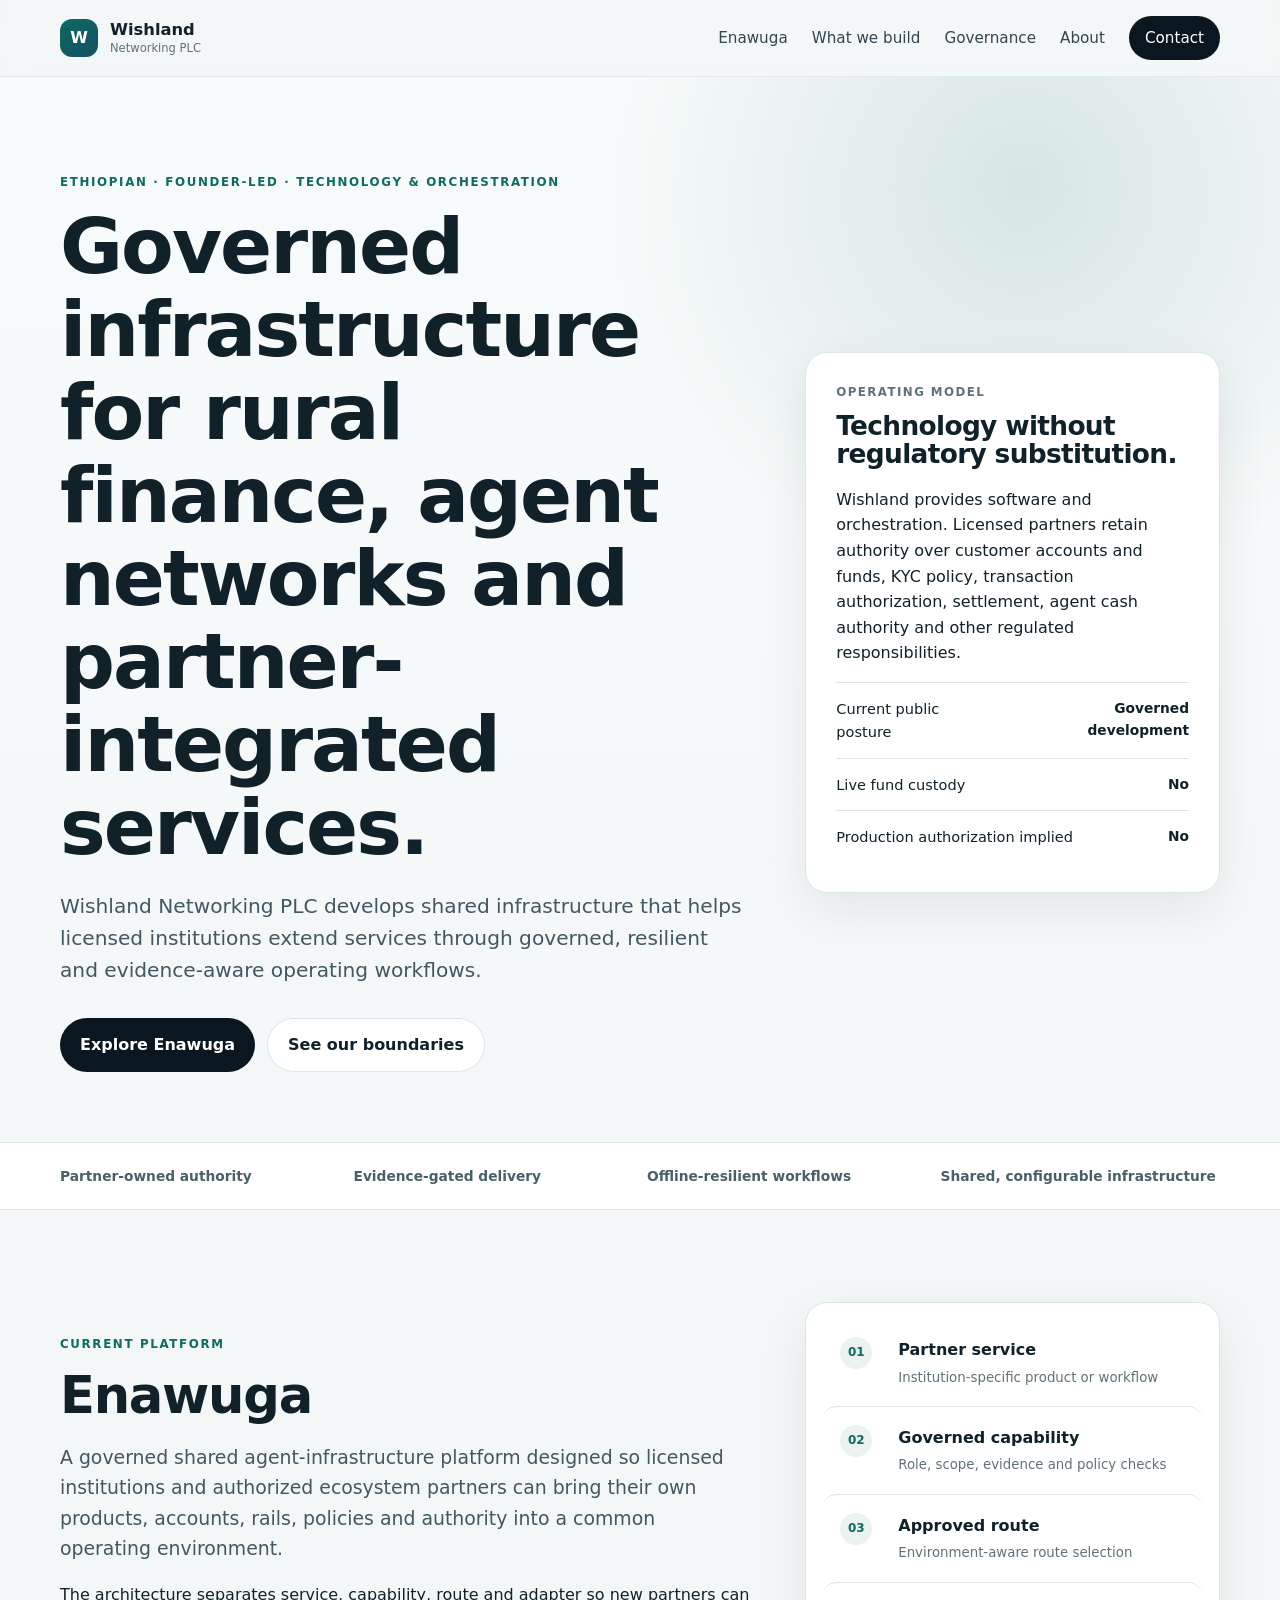
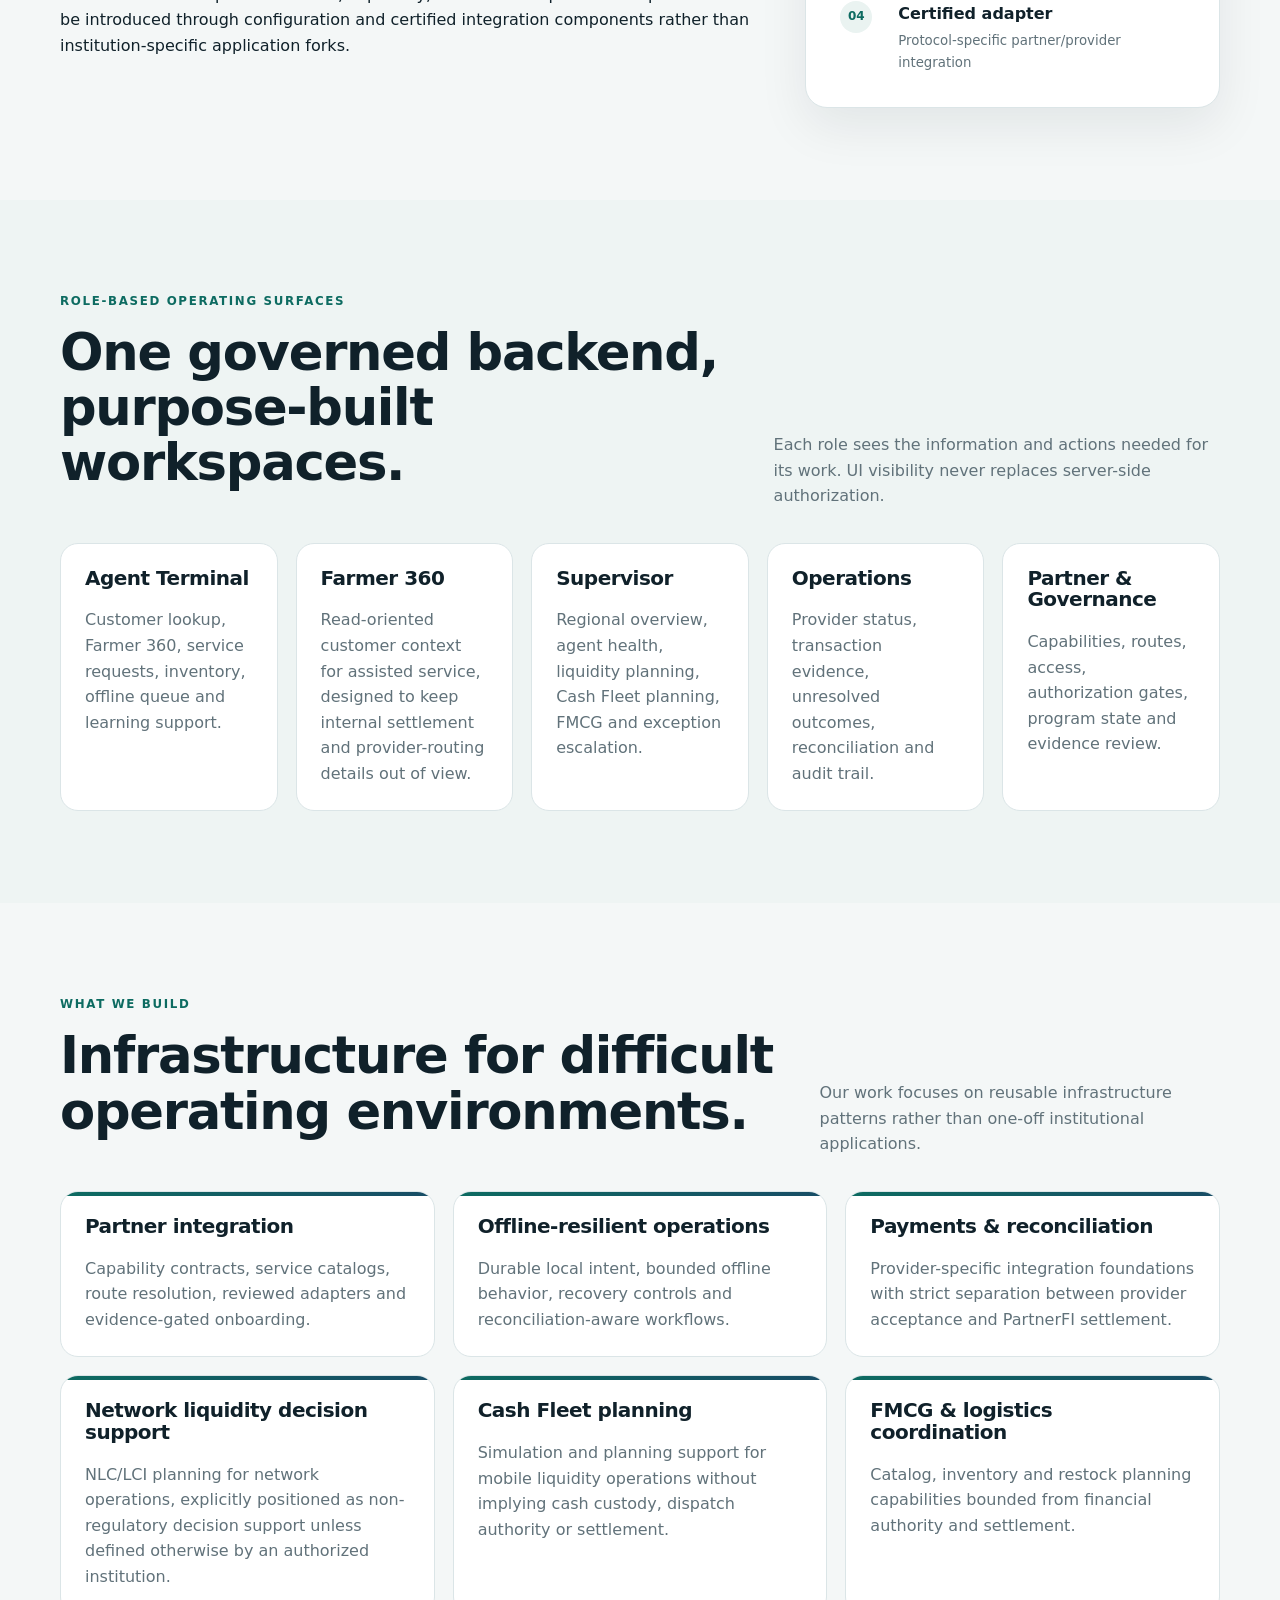
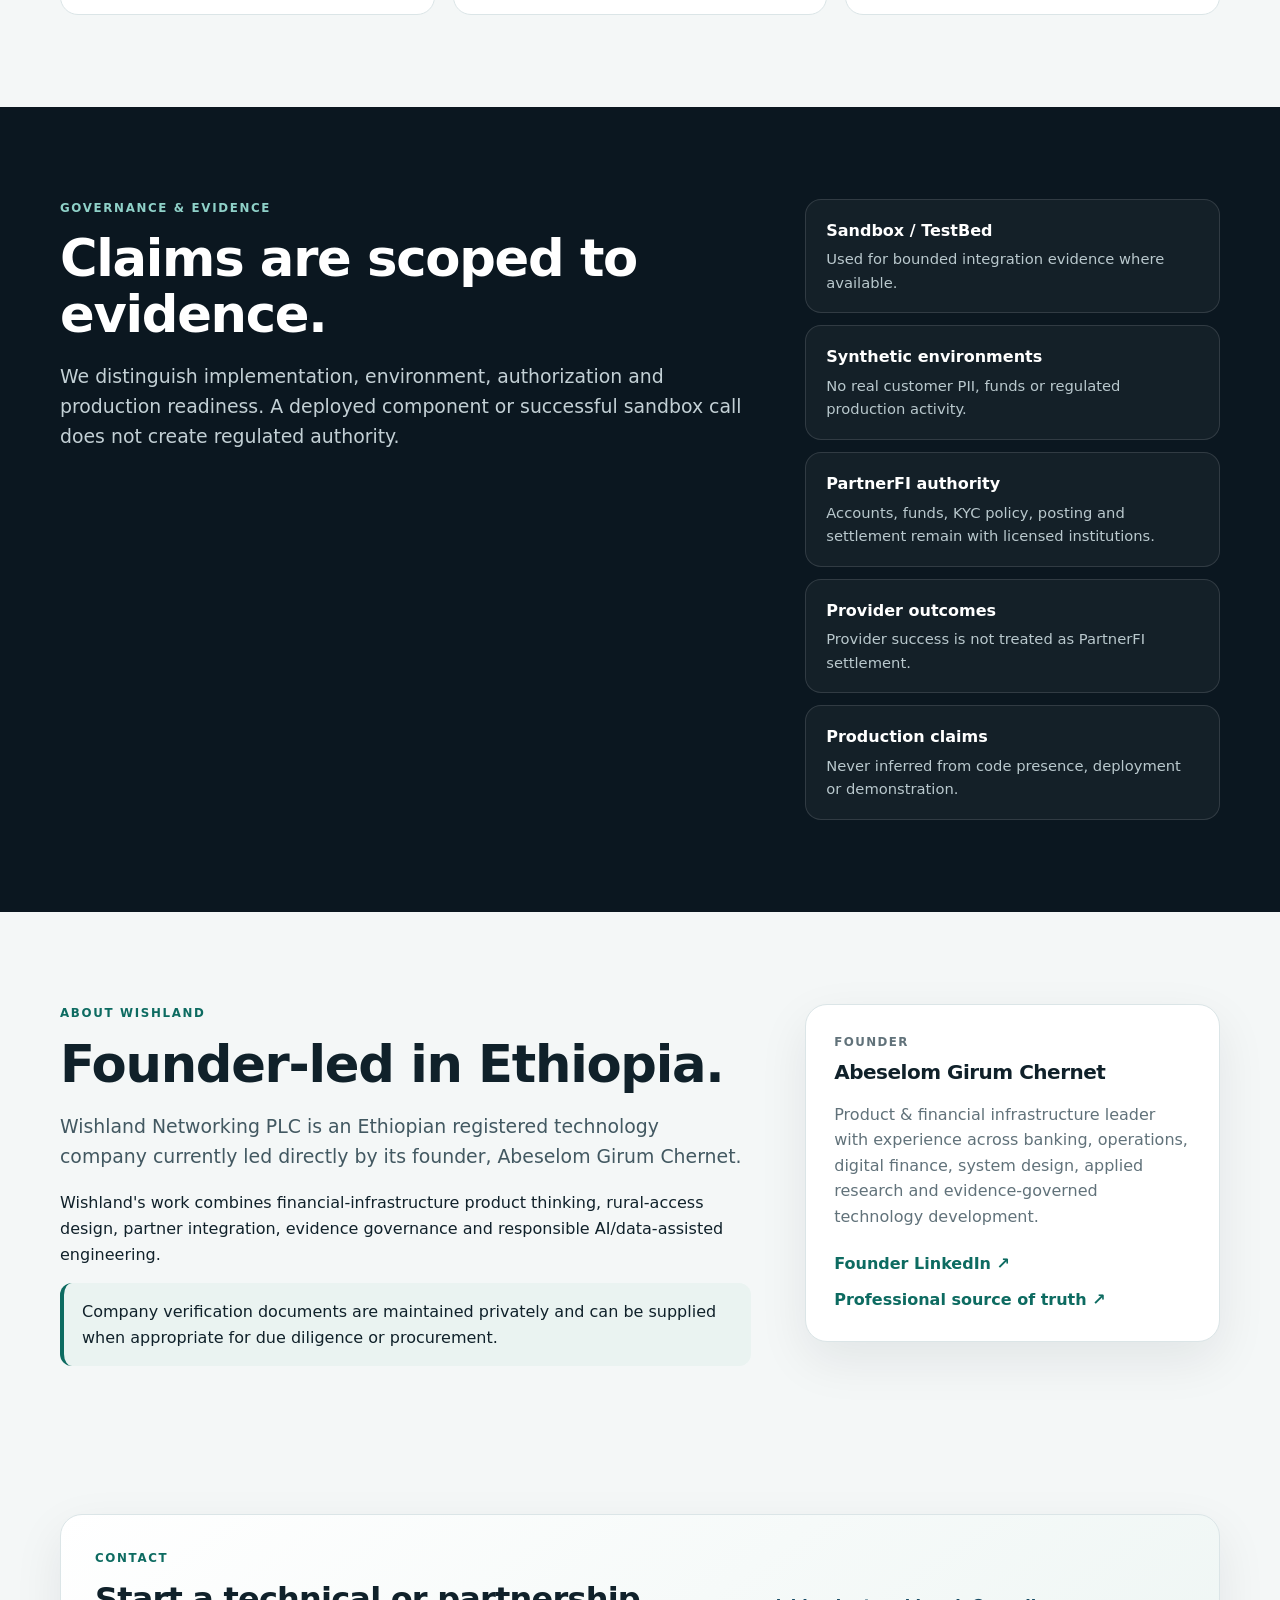
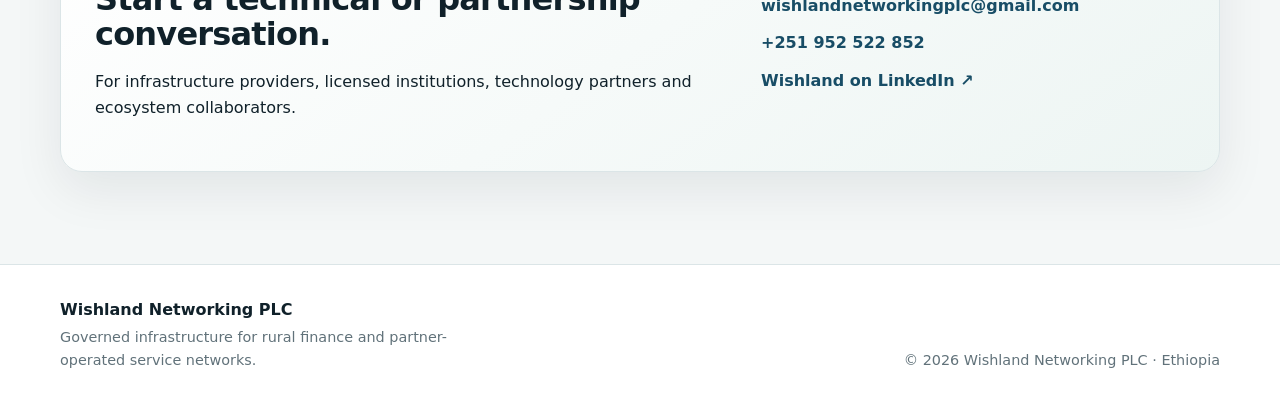
==== index.html @ 756157e4 "Launch Wishland Networking PLC public website" ====
<!doctype html>
<html lang="en">
<head>
  <meta charset="utf-8" />
  <meta name="viewport" content="width=device-width, initial-scale=1" />
  <meta name="description" content="Wishland Networking PLC builds governed infrastructure for rural finance, agent networks and partner-integrated services in Ethiopia." />
  <meta name="theme-color" content="#0b1720" />
  <meta property="og:title" content="Wishland Networking PLC" />
  <meta property="og:description" content="Governed infrastructure for rural finance, agent networks and partner-integrated services." />
  <meta property="og:type" content="website" />
  <title>Wishland Networking PLC</title>
  <link rel="stylesheet" href="./styles.css" />
</head>
<body>
  <a class="skip-link" href="#main">Skip to content</a>
  <header class="site-header">
    <div class="shell nav-wrap">
      <a class="brand" href="#top" aria-label="Wishland Networking PLC home">
        <span class="brand-mark" aria-hidden="true">W</span>
        <span><strong>Wishland</strong><small>Networking PLC</small></span>
      </a>
      <button class="menu-toggle" aria-expanded="false" aria-controls="site-nav">Menu</button>
      <nav id="site-nav" class="site-nav" aria-label="Primary navigation">
        <a href="#enawuga">Enawuga</a>
        <a href="#build">What we build</a>
        <a href="#governance">Governance</a>
        <a href="#about">About</a>
        <a class="nav-cta" href="#contact">Contact</a>
      </nav>
    </div>
  </header>

  <main id="main">
    <section id="top" class="hero">
      <div class="shell hero-grid">
        <div>
          <p class="eyebrow">Ethiopian · Founder-led · Technology & orchestration</p>
          <h1>Governed infrastructure for rural finance, agent networks and partner-integrated services.</h1>
          <p class="lead">Wishland Networking PLC develops shared infrastructure that helps licensed institutions extend services through governed, resilient and evidence-aware operating workflows.</p>
          <div class="actions">
            <a class="button primary" href="#enawuga">Explore Enawuga</a>
            <a class="button ghost" href="#governance">See our boundaries</a>
          </div>
        </div>
        <aside class="truth-card" aria-label="Operating model">
          <p class="card-kicker">Operating model</p>
          <h2>Technology without regulatory substitution.</h2>
          <p>Wishland provides software and orchestration. Licensed partners retain authority over customer accounts and funds, KYC policy, transaction authorization, settlement, agent cash authority and other regulated responsibilities.</p>
          <div class="status-row"><span>Current public posture</span><strong>Governed development</strong></div>
          <div class="status-row"><span>Live fund custody</span><strong>No</strong></div>
          <div class="status-row"><span>Production authorization implied</span><strong>No</strong></div>
        </aside>
      </div>
    </section>

    <section class="trust-strip" aria-label="Core principles">
      <div class="shell trust-grid">
        <span>Partner-owned authority</span>
        <span>Evidence-gated delivery</span>
        <span>Offline-resilient workflows</span>
        <span>Shared, configurable infrastructure</span>
      </div>
    </section>

    <section id="enawuga" class="section">
      <div class="shell split">
        <div>
          <p class="eyebrow">Current platform</p>
          <h2>Enawuga</h2>
          <p class="section-lead">A governed shared agent-infrastructure platform designed so licensed institutions and authorized ecosystem partners can bring their own products, accounts, rails, policies and authority into a common operating environment.</p>
          <p>The architecture separates service, capability, route and adapter so new partners can be introduced through configuration and certified integration components rather than institution-specific application forks.</p>
        </div>
        <div class="flow-card">
          <div><span>01</span><strong>Partner service</strong><small>Institution-specific product or workflow</small></div>
          <div><span>02</span><strong>Governed capability</strong><small>Role, scope, evidence and policy checks</small></div>
          <div><span>03</span><strong>Approved route</strong><small>Environment-aware route selection</small></div>
          <div><span>04</span><strong>Certified adapter</strong><small>Protocol-specific partner/provider integration</small></div>
        </div>
      </div>
    </section>

    <section class="section muted">
      <div class="shell">
        <div class="section-head">
          <div>
            <p class="eyebrow">Role-based operating surfaces</p>
            <h2>One governed backend, purpose-built workspaces.</h2>
          </div>
          <p>Each role sees the information and actions needed for its work. UI visibility never replaces server-side authorization.</p>
        </div>
        <div class="cards five">
          <article class="card"><h3>Agent Terminal</h3><p>Customer lookup, Farmer 360, service requests, inventory, offline queue and learning support.</p></article>
          <article class="card"><h3>Farmer 360</h3><p>Read-oriented customer context for assisted service, designed to keep internal settlement and provider-routing details out of view.</p></article>
          <article class="card"><h3>Supervisor</h3><p>Regional overview, agent health, liquidity planning, Cash Fleet planning, FMCG and exception escalation.</p></article>
          <article class="card"><h3>Operations</h3><p>Provider status, transaction evidence, unresolved outcomes, reconciliation and audit trail.</p></article>
          <article class="card"><h3>Partner & Governance</h3><p>Capabilities, routes, access, authorization gates, program state and evidence review.</p></article>
        </div>
      </div>
    </section>

    <section id="build" class="section">
      <div class="shell">
        <div class="section-head">
          <div><p class="eyebrow">What we build</p><h2>Infrastructure for difficult operating environments.</h2></div>
          <p>Our work focuses on reusable infrastructure patterns rather than one-off institutional applications.</p>
        </div>
        <div class="cards three">
          <article class="card accent"><h3>Partner integration</h3><p>Capability contracts, service catalogs, route resolution, reviewed adapters and evidence-gated onboarding.</p></article>
          <article class="card accent"><h3>Offline-resilient operations</h3><p>Durable local intent, bounded offline behavior, recovery controls and reconciliation-aware workflows.</p></article>
          <article class="card accent"><h3>Payments & reconciliation</h3><p>Provider-specific integration foundations with strict separation between provider acceptance and PartnerFI settlement.</p></article>
          <article class="card accent"><h3>Network liquidity decision support</h3><p>NLC/LCI planning for network operations, explicitly positioned as non-regulatory decision support unless defined otherwise by an authorized institution.</p></article>
          <article class="card accent"><h3>Cash Fleet planning</h3><p>Simulation and planning support for mobile liquidity operations without implying cash custody, dispatch authority or settlement.</p></article>
          <article class="card accent"><h3>FMCG & logistics coordination</h3><p>Catalog, inventory and restock planning capabilities bounded from financial authority and settlement.</p></article>
        </div>
      </div>
    </section>

    <section id="governance" class="section dark">
      <div class="shell split governance-grid">
        <div>
          <p class="eyebrow light">Governance & evidence</p>
          <h2>Claims are scoped to evidence.</h2>
          <p class="section-lead">We distinguish implementation, environment, authorization and production readiness. A deployed component or successful sandbox call does not create regulated authority.</p>
        </div>
        <div class="boundary-list">
          <div><strong>Sandbox / TestBed</strong><span>Used for bounded integration evidence where available.</span></div>
          <div><strong>Synthetic environments</strong><span>No real customer PII, funds or regulated production activity.</span></div>
          <div><strong>PartnerFI authority</strong><span>Accounts, funds, KYC policy, posting and settlement remain with licensed institutions.</span></div>
          <div><strong>Provider outcomes</strong><span>Provider success is not treated as PartnerFI settlement.</span></div>
          <div><strong>Production claims</strong><span>Never inferred from code presence, deployment or demonstration.</span></div>
        </div>
      </div>
    </section>

    <section id="about" class="section">
      <div class="shell about-grid">
        <div>
          <p class="eyebrow">About Wishland</p>
          <h2>Founder-led in Ethiopia.</h2>
          <p class="section-lead">Wishland Networking PLC is an Ethiopian registered technology company currently led directly by its founder, Abeselom Girum Chernet.</p>
          <p>Wishland's work combines financial-infrastructure product thinking, rural-access design, partner integration, evidence governance and responsible AI/data-assisted engineering.</p>
          <p class="verification">Company verification documents are maintained privately and can be supplied when appropriate for due diligence or procurement.</p>
        </div>
        <aside class="founder-card">
          <p class="card-kicker">Founder</p>
          <h3>Abeselom Girum Chernet</h3>
          <p>Product & financial infrastructure leader with experience across banking, operations, digital finance, system design, applied research and evidence-governed technology development.</p>
          <div class="link-stack">
            <a href="https://www.linkedin.com/in/abeselomchernet/" target="_blank" rel="noreferrer">Founder LinkedIn ↗</a>
            <a href="https://abeselomchernet.github.io/abeselom-source-of-truth/" target="_blank" rel="noreferrer">Professional source of truth ↗</a>
          </div>
        </aside>
      </div>
    </section>

    <section id="contact" class="section contact-section">
      <div class="shell contact-card">
        <div><p class="eyebrow">Contact</p><h2>Start a technical or partnership conversation.</h2><p>For infrastructure providers, licensed institutions, technology partners and ecosystem collaborators.</p></div>
        <div class="contact-links">
          <a href="mailto:wishlandnetworkingplc@gmail.com">wishlandnetworkingplc@gmail.com</a>
          <a href="tel:+251952522852">+251 952 522 852</a>
          <a href="https://www.linkedin.com/company/107874375/" target="_blank" rel="noreferrer">Wishland on LinkedIn ↗</a>
        </div>
      </div>
    </section>
  </main>

  <footer class="site-footer">
    <div class="shell footer-grid">
      <div><strong>Wishland Networking PLC</strong><p>Governed infrastructure for rural finance and partner-operated service networks.</p></div>
      <p>© <span id="year"></span> Wishland Networking PLC · Ethiopia</p>
    </div>
  </footer>
  <script src="./script.js"></script>
</body>
</html>
---- styles.css ----
:root{
  --bg:#f4f7f7;
  --paper:#ffffff;
  --ink:#10212a;
  --muted:#61727a;
  --line:#dbe5e7;
  --brand:#0d6b61;
  --brand-2:#184d66;
  --dark:#0b1720;
  --soft:#eaf3f1;
  --radius:22px;
  --shadow:0 18px 50px rgba(11,23,32,.08);
}
*{box-sizing:border-box}
html{scroll-behavior:smooth}
body{margin:0;background:var(--bg);color:var(--ink);font-family:Inter,ui-sans-serif,system-ui,-apple-system,BlinkMacSystemFont,"Segoe UI",sans-serif;line-height:1.6}
a{color:inherit}
img{max-width:100%}
.shell{width:min(1160px,calc(100% - 40px));margin:0 auto}
.skip-link{position:absolute;left:-9999px;top:auto}.skip-link:focus{left:16px;top:16px;z-index:999;background:#fff;padding:10px 14px;border-radius:8px}
.site-header{position:sticky;top:0;z-index:30;background:rgba(244,247,247,.9);backdrop-filter:blur(14px);border-bottom:1px solid rgba(219,229,231,.75)}
.nav-wrap{display:flex;align-items:center;justify-content:space-between;min-height:76px;gap:24px}
.brand{display:flex;align-items:center;gap:12px;text-decoration:none}
.brand-mark{display:grid;place-items:center;width:38px;height:38px;border-radius:12px;background:linear-gradient(145deg,var(--brand),var(--brand-2));color:#fff;font-weight:800}
.brand span:last-child{display:flex;flex-direction:column;line-height:1.08}.brand strong{font-size:1.02rem}.brand small{font-size:.72rem;color:var(--muted);margin-top:3px}
.site-nav{display:flex;align-items:center;gap:24px}.site-nav a{text-decoration:none;font-size:.95rem;color:#31464f}.site-nav a:hover{color:var(--brand)}
.nav-cta{padding:10px 16px;border-radius:999px;background:var(--dark)!important;color:#fff!important}
.menu-toggle{display:none;border:1px solid var(--line);background:#fff;border-radius:999px;padding:9px 14px}
.hero{padding:96px 0 70px;background:radial-gradient(circle at 80% 10%,rgba(13,107,97,.14),transparent 30%),linear-gradient(180deg,#f8fbfb 0%,var(--bg) 100%)}
.hero-grid,.split,.about-grid{display:grid;grid-template-columns:1.25fr .75fr;gap:54px;align-items:center}
.eyebrow{margin:0 0 14px;text-transform:uppercase;letter-spacing:.14em;font-size:.74rem;font-weight:800;color:var(--brand)}
h1,h2,h3{line-height:1.08;margin:0 0 18px;letter-spacing:-.025em}h1{font-size:clamp(2.7rem,6vw,5.5rem);max-width:12ch}h2{font-size:clamp(2rem,4vw,3.5rem)}h3{font-size:1.25rem}
.lead,.section-lead{font-size:1.18rem;color:#425861;max-width:65ch}.lead{font-size:1.26rem;max-width:58ch}
.actions{display:flex;flex-wrap:wrap;gap:12px;margin-top:32px}.button{display:inline-flex;align-items:center;justify-content:center;padding:13px 20px;border-radius:999px;text-decoration:none;font-weight:700}.primary{background:var(--dark);color:#fff}.ghost{border:1px solid var(--line);background:#fff}
.truth-card,.flow-card,.founder-card,.contact-card{background:var(--paper);border:1px solid var(--line);border-radius:var(--radius);box-shadow:var(--shadow)}
.truth-card{padding:30px}.truth-card h2{font-size:1.65rem}.card-kicker{margin:0 0 10px;font-size:.74rem;text-transform:uppercase;letter-spacing:.12em;font-weight:800;color:var(--muted)}
.status-row{display:flex;justify-content:space-between;gap:20px;padding:14px 0;border-top:1px solid var(--line);font-size:.91rem}.status-row strong{font-size:.86rem;text-align:right}
.trust-strip{background:#fff;border-top:1px solid var(--line);border-bottom:1px solid var(--line)}.trust-grid{display:grid;grid-template-columns:repeat(4,1fr);gap:14px;padding:22px 0}.trust-grid span{font-size:.86rem;font-weight:700;color:#496069}
.section{padding:92px 0}.muted{background:#eef4f3}.dark{background:var(--dark);color:#fff}.light{color:#8fd1c8}.dark .section-lead{color:#c3d0d5}
.section-head{display:flex;align-items:end;justify-content:space-between;gap:40px;margin-bottom:34px}.section-head>p{max-width:46ch;color:var(--muted);margin:0}
.flow-card{padding:16px}.flow-card>div{display:grid;grid-template-columns:44px 1fr;gap:4px 14px;padding:18px;border-radius:15px}.flow-card>div+div{border-top:1px solid var(--line)}.flow-card span{grid-row:1/3;width:32px;height:32px;display:grid;place-items:center;border-radius:50%;background:var(--soft);font-size:.75rem;font-weight:800;color:var(--brand)}.flow-card small{color:var(--muted)}
.cards{display:grid;gap:18px}.cards.five{grid-template-columns:repeat(5,1fr)}.cards.three{grid-template-columns:repeat(3,1fr)}.card{background:#fff;border:1px solid var(--line);border-radius:18px;padding:24px}.card p{color:var(--muted);margin-bottom:0}.card.accent{position:relative;overflow:hidden}.card.accent:before{content:"";position:absolute;top:0;left:0;right:0;height:4px;background:linear-gradient(90deg,var(--brand),var(--brand-2))}
.governance-grid{align-items:start}.boundary-list{display:grid;gap:12px}.boundary-list>div{padding:18px 20px;border:1px solid rgba(255,255,255,.12);border-radius:16px;background:rgba(255,255,255,.04)}.boundary-list strong,.boundary-list span{display:block}.boundary-list span{margin-top:4px;color:#b9c8cd;font-size:.92rem}
.about-grid{align-items:start}.verification{padding:16px 18px;background:var(--soft);border-left:4px solid var(--brand);border-radius:12px}.founder-card{padding:28px}.founder-card p{color:var(--muted)}.link-stack{display:grid;gap:10px;margin-top:22px}.link-stack a{font-weight:700;text-decoration:none;color:var(--brand)}
.contact-section{padding-top:40px}.contact-card{padding:34px;display:grid;grid-template-columns:1.2fr .8fr;gap:30px;background:linear-gradient(145deg,#fff,#edf5f3)}.contact-card h2{font-size:2rem}.contact-links{display:grid;align-content:center;gap:12px}.contact-links a{font-weight:750;text-decoration:none;color:var(--brand-2);overflow-wrap:anywhere}
.site-footer{padding:32px 0;border-top:1px solid var(--line);background:#fff}.footer-grid{display:flex;justify-content:space-between;gap:30px;align-items:end}.footer-grid p{margin:4px 0 0;color:var(--muted);font-size:.9rem;max-width:48ch}
@media (max-width:980px){.cards.five{grid-template-columns:repeat(2,1fr)}.cards.three{grid-template-columns:repeat(2,1fr)}.hero-grid,.split,.about-grid{grid-template-columns:1fr}.truth-card{max-width:720px}.section-head{align-items:start;flex-direction:column}.trust-grid{grid-template-columns:repeat(2,1fr)}}
@media (max-width:720px){.shell{width:min(100% - 28px,1160px)}.menu-toggle{display:block}.site-nav{display:none;position:absolute;left:14px;right:14px;top:68px;background:#fff;border:1px solid var(--line);border-radius:18px;padding:14px;box-shadow:var(--shadow);flex-direction:column;align-items:stretch;gap:4px}.site-nav.open{display:flex}.site-nav a{padding:10px 12px}.nav-cta{text-align:center;margin-top:4px}.hero{padding:66px 0 50px}.section{padding:70px 0}.cards.five,.cards.three,.contact-card{grid-template-columns:1fr}.trust-grid{grid-template-columns:1fr 1fr}.footer-grid{align-items:start;flex-direction:column}h1{font-size:clamp(2.5rem,12vw,4.4rem)}}
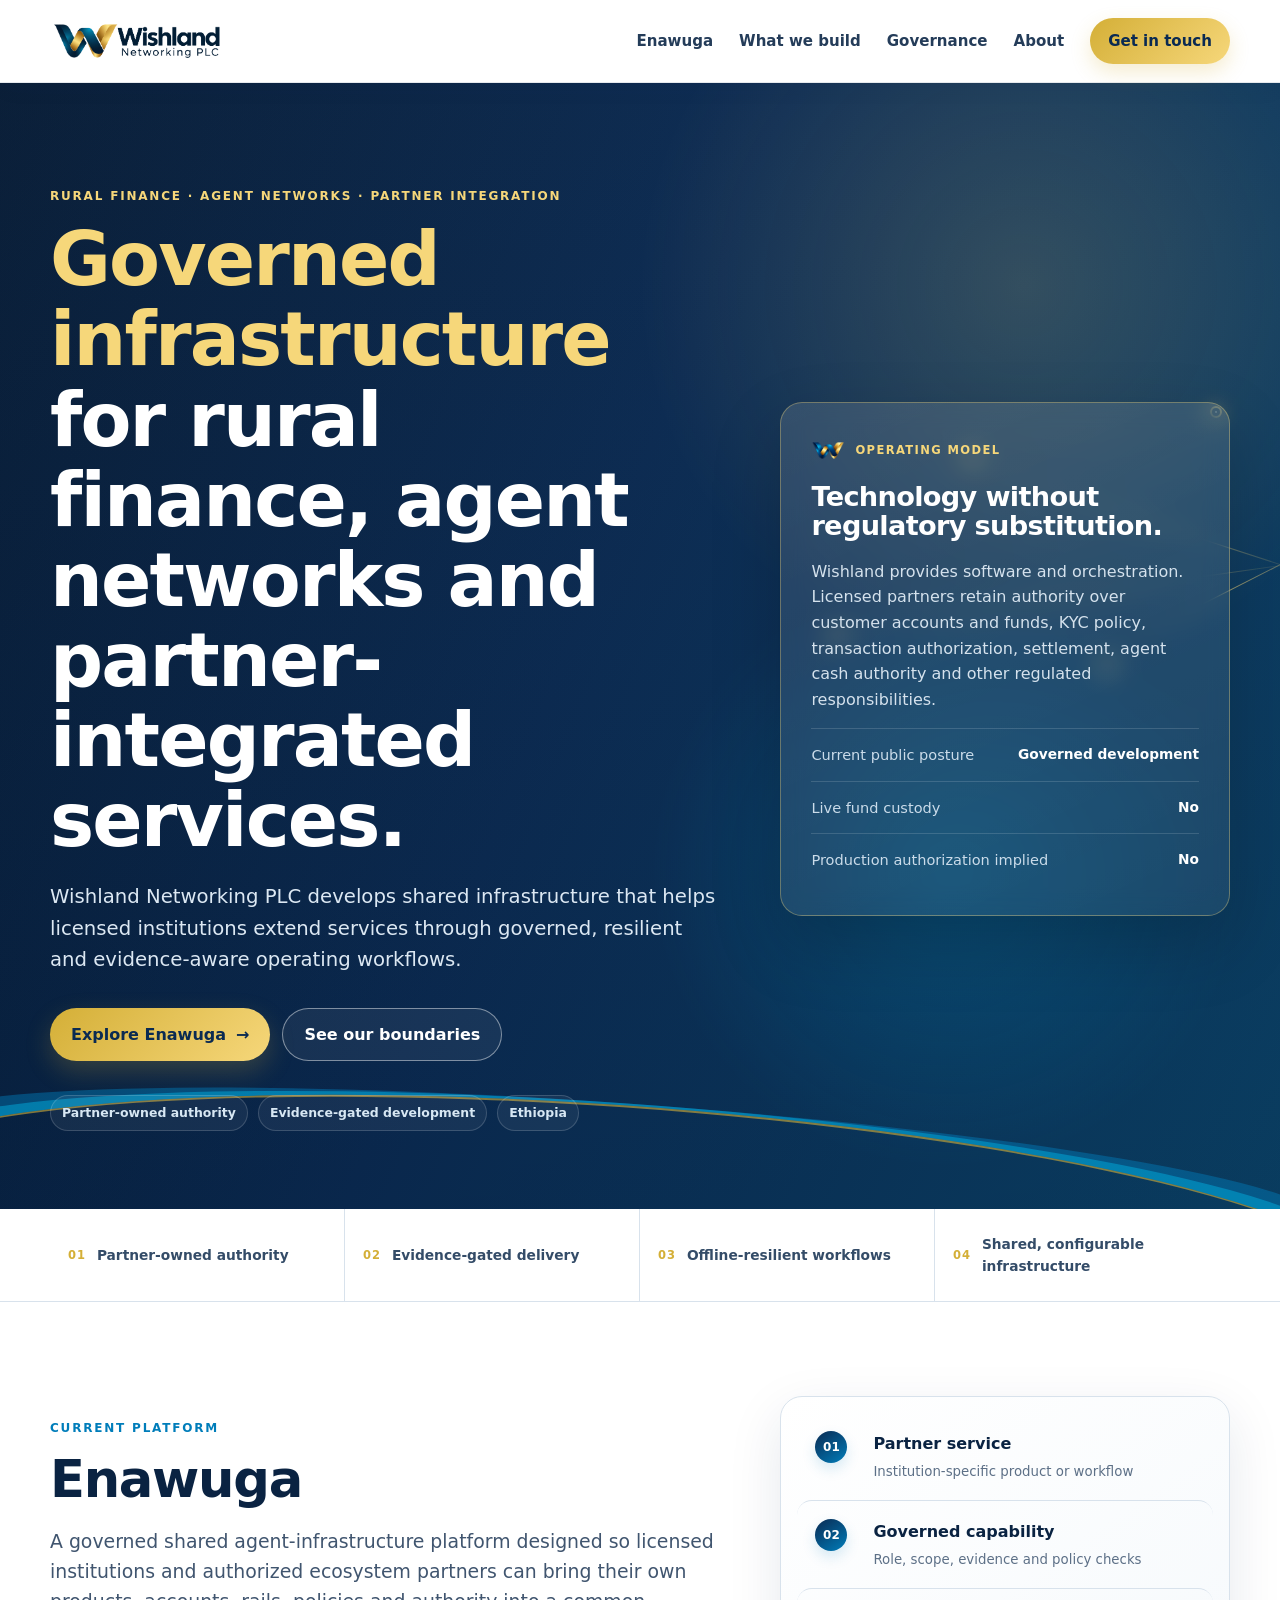
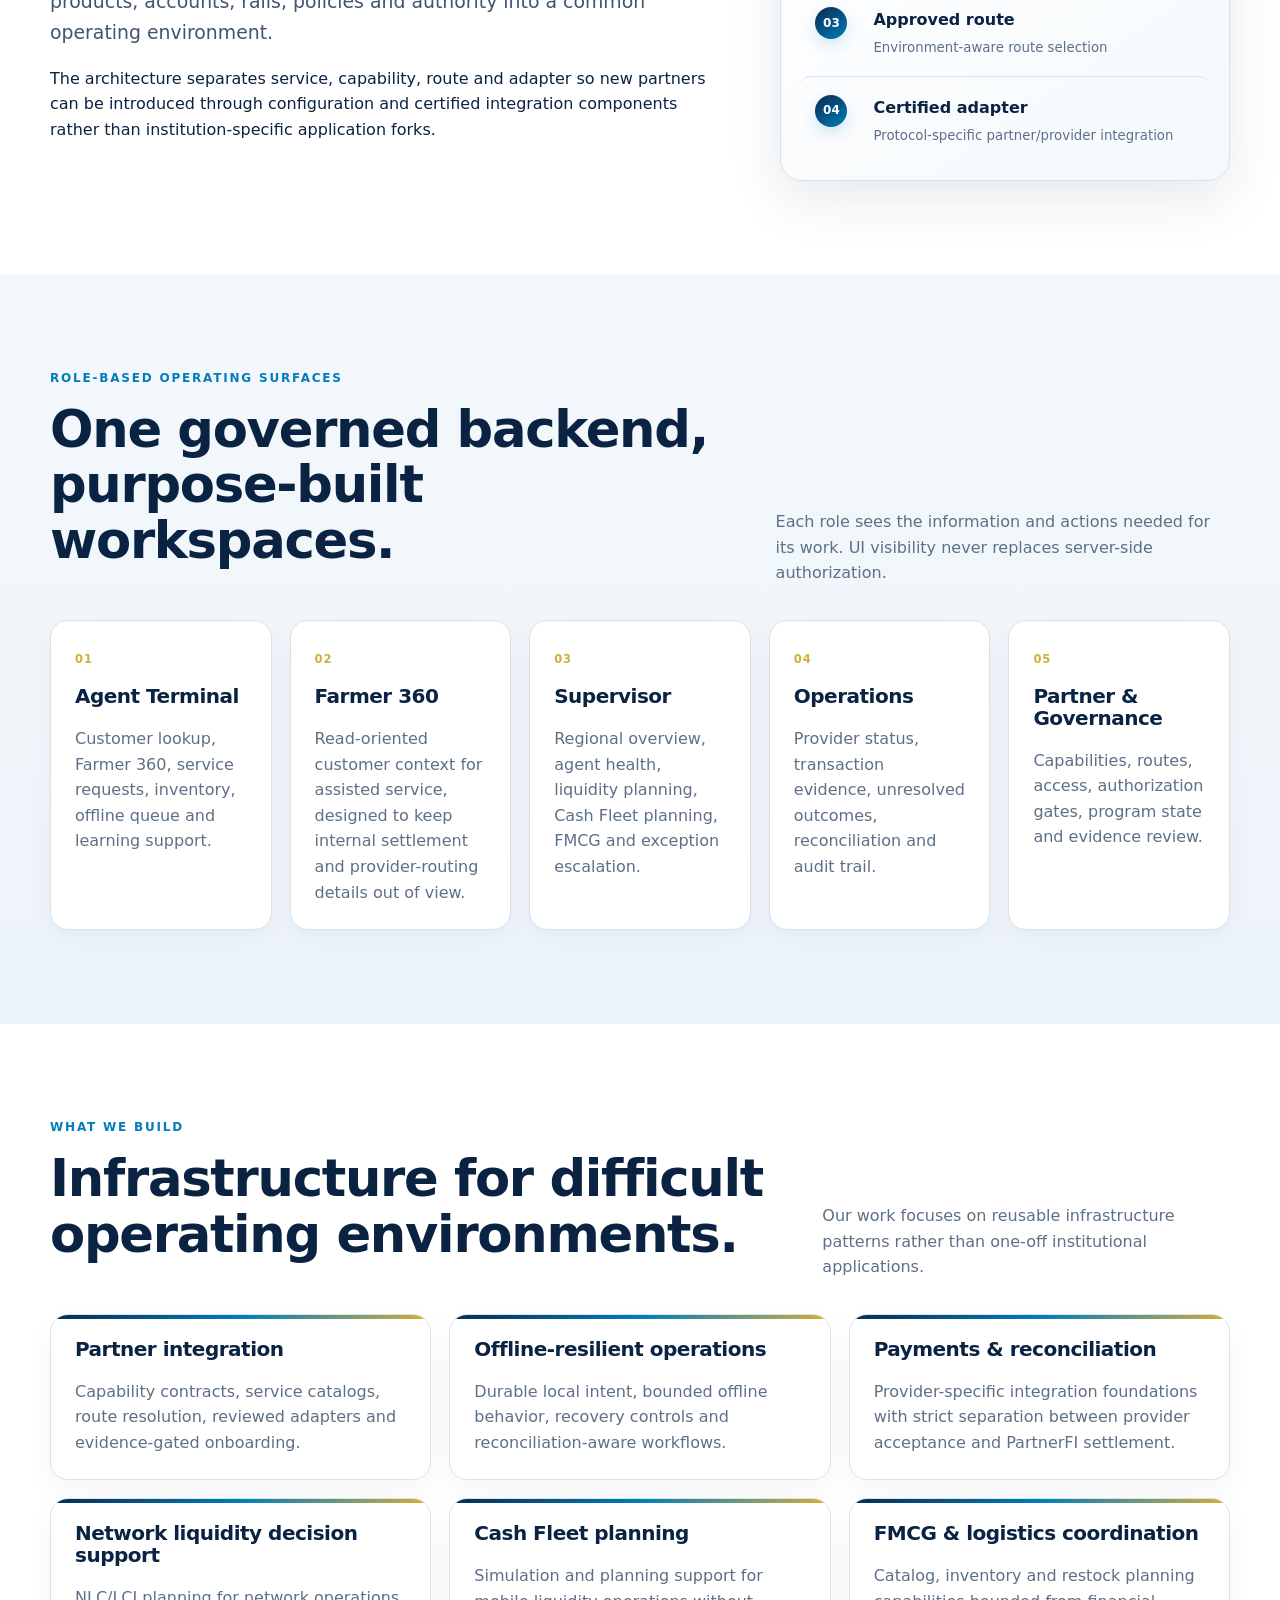
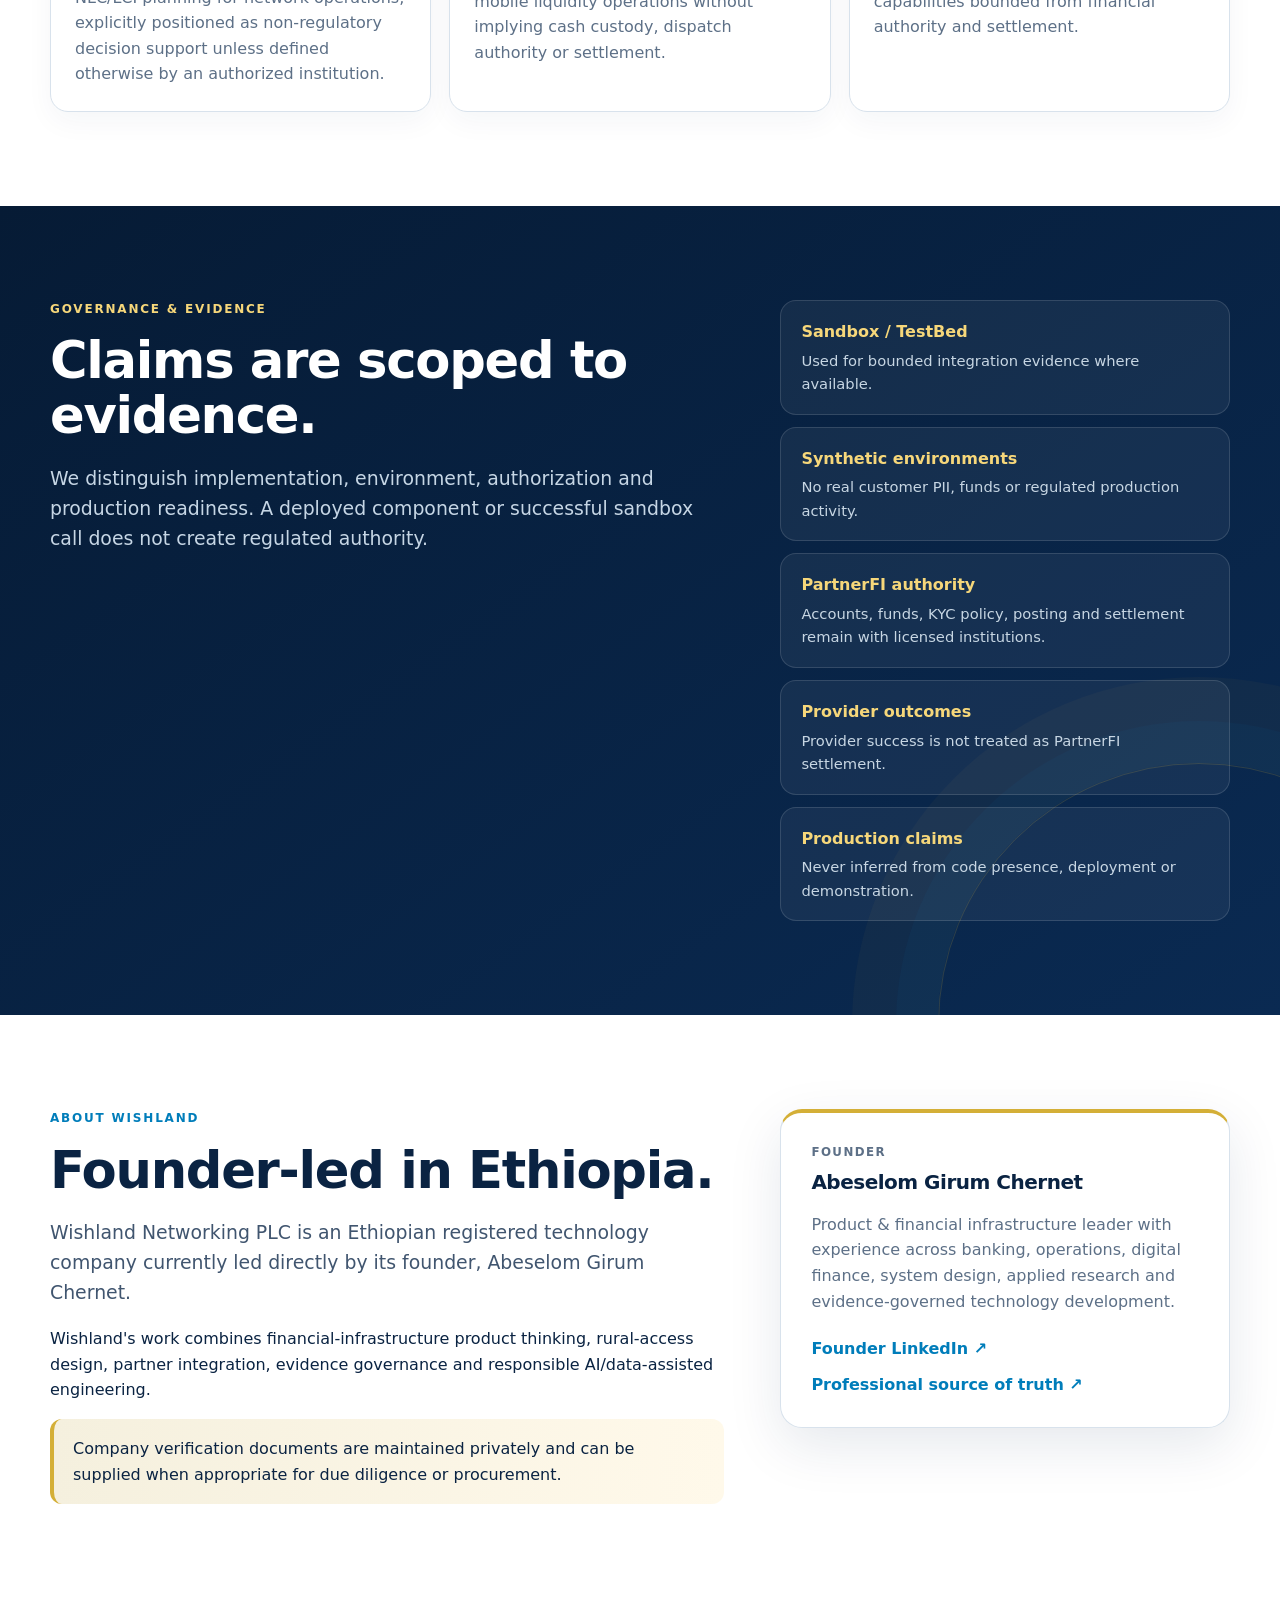
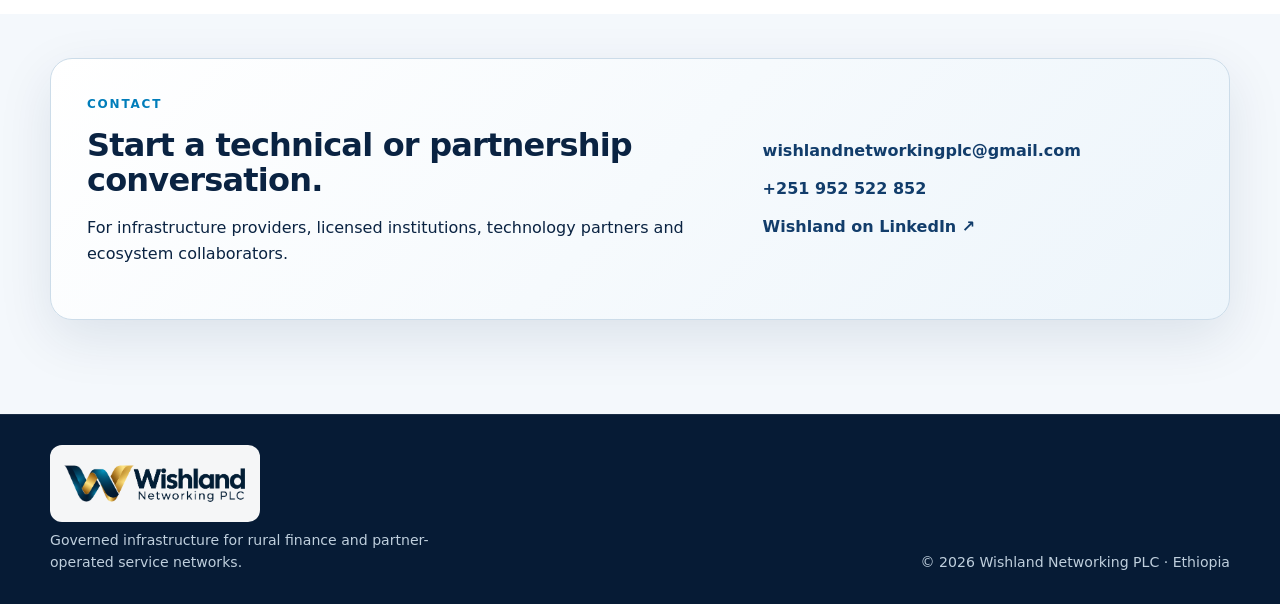
==== commit e2ea42d4: "Apply Wishland brand system to public website" ====
--- a/index.html
+++ b/index.html
@@ -4,11 +4,14 @@
   <meta charset="utf-8" />
   <meta name="viewport" content="width=device-width, initial-scale=1" />
   <meta name="description" content="Wishland Networking PLC builds governed infrastructure for rural finance, agent networks and partner-integrated services in Ethiopia." />
-  <meta name="theme-color" content="#0b1720" />
+  <meta name="theme-color" content="#0A2A52" />
   <meta property="og:title" content="Wishland Networking PLC" />
   <meta property="og:description" content="Governed infrastructure for rural finance, agent networks and partner-integrated services." />
   <meta property="og:type" content="website" />
+  <meta property="og:image" content="./assets/wishland-mark.png" />
   <title>Wishland Networking PLC</title>
+  <link rel="icon" type="image/png" href="./assets/wishland-mark.png" />
+  <link rel="apple-touch-icon" href="./assets/wishland-mark.png" />
   <link rel="stylesheet" href="./styles.css" />
 </head>
 <body>
@@ -16,8 +19,7 @@
   <header class="site-header">
     <div class="shell nav-wrap">
       <a class="brand" href="#top" aria-label="Wishland Networking PLC home">
-        <span class="brand-mark" aria-hidden="true">W</span>
-        <span><strong>Wishland</strong><small>Networking PLC</small></span>
+        <img src="./assets/wishland-wordmark.png" alt="Wishland Networking PLC" />
       </a>
       <button class="menu-toggle" aria-expanded="false" aria-controls="site-nav">Menu</button>
       <nav id="site-nav" class="site-nav" aria-label="Primary navigation">
@@ -25,25 +27,32 @@
         <a href="#build">What we build</a>
         <a href="#governance">Governance</a>
         <a href="#about">About</a>
-        <a class="nav-cta" href="#contact">Contact</a>
+        <a class="nav-cta" href="#contact">Get in touch</a>
       </nav>
     </div>
   </header>
 
   <main id="main">
     <section id="top" class="hero">
+      <div class="network-art" aria-hidden="true">
+        <span class="node n1"></span><span class="node n2"></span><span class="node n3"></span><span class="node n4"></span><span class="node n5"></span>
+        <span class="route r1"></span><span class="route r2"></span><span class="route r3"></span>
+      </div>
       <div class="shell hero-grid">
-        <div>
-          <p class="eyebrow">Ethiopian · Founder-led · Technology & orchestration</p>
-          <h1>Governed infrastructure for rural finance, agent networks and partner-integrated services.</h1>
+        <div class="hero-copy">
+          <p class="eyebrow light-gold">Rural finance · Agent networks · Partner integration</p>
+          <h1><span>Governed infrastructure</span> for rural finance, agent networks and partner-integrated services.</h1>
           <p class="lead">Wishland Networking PLC develops shared infrastructure that helps licensed institutions extend services through governed, resilient and evidence-aware operating workflows.</p>
           <div class="actions">
-            <a class="button primary" href="#enawuga">Explore Enawuga</a>
+            <a class="button primary" href="#enawuga">Explore Enawuga <span aria-hidden="true">→</span></a>
             <a class="button ghost" href="#governance">See our boundaries</a>
+          </div>
+          <div class="hero-tags" aria-label="Wishland principles">
+            <span>Partner-owned authority</span><span>Evidence-gated development</span><span>Ethiopia</span>
           </div>
         </div>
         <aside class="truth-card" aria-label="Operating model">
-          <p class="card-kicker">Operating model</p>
+          <div class="truth-brand"><img src="./assets/wishland-mark.png" alt="" aria-hidden="true" /><span>Operating model</span></div>
           <h2>Technology without regulatory substitution.</h2>
           <p>Wishland provides software and orchestration. Licensed partners retain authority over customer accounts and funds, KYC policy, transaction authorization, settlement, agent cash authority and other regulated responsibilities.</p>
           <div class="status-row"><span>Current public posture</span><strong>Governed development</strong></div>
@@ -55,10 +64,10 @@
 
     <section class="trust-strip" aria-label="Core principles">
       <div class="shell trust-grid">
-        <span>Partner-owned authority</span>
-        <span>Evidence-gated delivery</span>
-        <span>Offline-resilient workflows</span>
-        <span>Shared, configurable infrastructure</span>
+        <span><b>01</b> Partner-owned authority</span>
+        <span><b>02</b> Evidence-gated delivery</span>
+        <span><b>03</b> Offline-resilient workflows</span>
+        <span><b>04</b> Shared, configurable infrastructure</span>
       </div>
     </section>
 
@@ -82,18 +91,15 @@
     <section class="section muted">
       <div class="shell">
         <div class="section-head">
-          <div>
-            <p class="eyebrow">Role-based operating surfaces</p>
-            <h2>One governed backend, purpose-built workspaces.</h2>
-          </div>
+          <div><p class="eyebrow">Role-based operating surfaces</p><h2>One governed backend, purpose-built workspaces.</h2></div>
           <p>Each role sees the information and actions needed for its work. UI visibility never replaces server-side authorization.</p>
         </div>
         <div class="cards five">
-          <article class="card"><h3>Agent Terminal</h3><p>Customer lookup, Farmer 360, service requests, inventory, offline queue and learning support.</p></article>
-          <article class="card"><h3>Farmer 360</h3><p>Read-oriented customer context for assisted service, designed to keep internal settlement and provider-routing details out of view.</p></article>
-          <article class="card"><h3>Supervisor</h3><p>Regional overview, agent health, liquidity planning, Cash Fleet planning, FMCG and exception escalation.</p></article>
-          <article class="card"><h3>Operations</h3><p>Provider status, transaction evidence, unresolved outcomes, reconciliation and audit trail.</p></article>
-          <article class="card"><h3>Partner & Governance</h3><p>Capabilities, routes, access, authorization gates, program state and evidence review.</p></article>
+          <article class="card"><span class="card-no">01</span><h3>Agent Terminal</h3><p>Customer lookup, Farmer 360, service requests, inventory, offline queue and learning support.</p></article>
+          <article class="card"><span class="card-no">02</span><h3>Farmer 360</h3><p>Read-oriented customer context for assisted service, designed to keep internal settlement and provider-routing details out of view.</p></article>
+          <article class="card"><span class="card-no">03</span><h3>Supervisor</h3><p>Regional overview, agent health, liquidity planning, Cash Fleet planning, FMCG and exception escalation.</p></article>
+          <article class="card"><span class="card-no">04</span><h3>Operations</h3><p>Provider status, transaction evidence, unresolved outcomes, reconciliation and audit trail.</p></article>
+          <article class="card"><span class="card-no">05</span><h3>Partner & Governance</h3><p>Capabilities, routes, access, authorization gates, program state and evidence review.</p></article>
         </div>
       </div>
     </section>
@@ -118,7 +124,7 @@
     <section id="governance" class="section dark">
       <div class="shell split governance-grid">
         <div>
-          <p class="eyebrow light">Governance & evidence</p>
+          <p class="eyebrow light-gold">Governance & evidence</p>
           <h2>Claims are scoped to evidence.</h2>
           <p class="section-lead">We distinguish implementation, environment, authorization and production readiness. A deployed component or successful sandbox call does not create regulated authority.</p>
         </div>
@@ -167,7 +173,7 @@
 
   <footer class="site-footer">
     <div class="shell footer-grid">
-      <div><strong>Wishland Networking PLC</strong><p>Governed infrastructure for rural finance and partner-operated service networks.</p></div>
+      <div class="footer-brand"><img src="./assets/wishland-wordmark.png" alt="Wishland Networking PLC" /><p>Governed infrastructure for rural finance and partner-operated service networks.</p></div>
       <p>© <span id="year"></span> Wishland Networking PLC · Ethiopia</p>
     </div>
   </footer>
--- a/styles.css
+++ b/styles.css
@@ -1,48 +1,59 @@
 :root{
-  --bg:#f4f7f7;
+  --navy:#0A2A52;
+  --navy-deep:#061B35;
+  --navy-soft:#123D6B;
+  --teal:#007DBA;
+  --teal-bright:#00A4D6;
+  --gold:#D4AF37;
+  --gold-light:#F6D77A;
   --paper:#ffffff;
-  --ink:#10212a;
-  --muted:#61727a;
-  --line:#dbe5e7;
-  --brand:#0d6b61;
-  --brand-2:#184d66;
-  --dark:#0b1720;
-  --soft:#eaf3f1;
+  --bg:#F4F7FB;
+  --soft:#EAF2F8;
+  --ink:#0A2342;
+  --muted:#5D7087;
+  --line:#D8E2EC;
   --radius:22px;
-  --shadow:0 18px 50px rgba(11,23,32,.08);
+  --shadow:0 18px 54px rgba(10,42,82,.10);
 }
 *{box-sizing:border-box}
 html{scroll-behavior:smooth}
 body{margin:0;background:var(--bg);color:var(--ink);font-family:Inter,ui-sans-serif,system-ui,-apple-system,BlinkMacSystemFont,"Segoe UI",sans-serif;line-height:1.6}
 a{color:inherit}
-img{max-width:100%}
-.shell{width:min(1160px,calc(100% - 40px));margin:0 auto}
+img{max-width:100%;display:block}
+.shell{width:min(1180px,calc(100% - 40px));margin:0 auto}
 .skip-link{position:absolute;left:-9999px;top:auto}.skip-link:focus{left:16px;top:16px;z-index:999;background:#fff;padding:10px 14px;border-radius:8px}
-.site-header{position:sticky;top:0;z-index:30;background:rgba(244,247,247,.9);backdrop-filter:blur(14px);border-bottom:1px solid rgba(219,229,231,.75)}
-.nav-wrap{display:flex;align-items:center;justify-content:space-between;min-height:76px;gap:24px}
-.brand{display:flex;align-items:center;gap:12px;text-decoration:none}
-.brand-mark{display:grid;place-items:center;width:38px;height:38px;border-radius:12px;background:linear-gradient(145deg,var(--brand),var(--brand-2));color:#fff;font-weight:800}
-.brand span:last-child{display:flex;flex-direction:column;line-height:1.08}.brand strong{font-size:1.02rem}.brand small{font-size:.72rem;color:var(--muted);margin-top:3px}
-.site-nav{display:flex;align-items:center;gap:24px}.site-nav a{text-decoration:none;font-size:.95rem;color:#31464f}.site-nav a:hover{color:var(--brand)}
-.nav-cta{padding:10px 16px;border-radius:999px;background:var(--dark)!important;color:#fff!important}
-.menu-toggle{display:none;border:1px solid var(--line);background:#fff;border-radius:999px;padding:9px 14px}
-.hero{padding:96px 0 70px;background:radial-gradient(circle at 80% 10%,rgba(13,107,97,.14),transparent 30%),linear-gradient(180deg,#f8fbfb 0%,var(--bg) 100%)}
-.hero-grid,.split,.about-grid{display:grid;grid-template-columns:1.25fr .75fr;gap:54px;align-items:center}
-.eyebrow{margin:0 0 14px;text-transform:uppercase;letter-spacing:.14em;font-size:.74rem;font-weight:800;color:var(--brand)}
-h1,h2,h3{line-height:1.08;margin:0 0 18px;letter-spacing:-.025em}h1{font-size:clamp(2.7rem,6vw,5.5rem);max-width:12ch}h2{font-size:clamp(2rem,4vw,3.5rem)}h3{font-size:1.25rem}
-.lead,.section-lead{font-size:1.18rem;color:#425861;max-width:65ch}.lead{font-size:1.26rem;max-width:58ch}
-.actions{display:flex;flex-wrap:wrap;gap:12px;margin-top:32px}.button{display:inline-flex;align-items:center;justify-content:center;padding:13px 20px;border-radius:999px;text-decoration:none;font-weight:700}.primary{background:var(--dark);color:#fff}.ghost{border:1px solid var(--line);background:#fff}
+.site-header{position:sticky;top:0;z-index:40;background:rgba(255,255,255,.95);backdrop-filter:blur(16px);border-bottom:1px solid rgba(10,42,82,.10);box-shadow:0 5px 24px rgba(10,42,82,.04)}
+.nav-wrap{display:flex;align-items:center;justify-content:space-between;min-height:82px;gap:24px}
+.brand{display:block;text-decoration:none;min-width:210px}.brand img{width:230px;max-height:58px;object-fit:contain;object-position:left center}
+.site-nav{display:flex;align-items:center;gap:26px}.site-nav a{text-decoration:none;font-size:.94rem;font-weight:650;color:#243C59;transition:.2s ease}.site-nav a:hover{color:var(--teal)}
+.nav-cta{padding:11px 18px;border-radius:999px;background:linear-gradient(135deg,var(--gold),var(--gold-light));color:var(--navy)!important;box-shadow:0 8px 20px rgba(212,175,55,.24)}
+.menu-toggle{display:none;border:1px solid var(--line);background:#fff;color:var(--navy);border-radius:999px;padding:9px 14px;font-weight:700}
+.hero{position:relative;overflow:hidden;padding:104px 0 78px;color:#fff;background:linear-gradient(112deg,var(--navy-deep) 0%,var(--navy) 46%,#0A4167 100%)}
+.hero:before{content:"";position:absolute;inset:0;background:radial-gradient(circle at 80% 18%,rgba(246,215,122,.16),transparent 28%),radial-gradient(circle at 74% 70%,rgba(0,164,214,.20),transparent 24%),linear-gradient(180deg,rgba(255,255,255,.02),rgba(0,0,0,.08));pointer-events:none}
+.hero:after{content:"";position:absolute;left:-12%;right:-8%;bottom:-160px;height:260px;border-radius:50%;border:2px solid rgba(212,175,55,.6);transform:rotate(4deg);box-shadow:0 -34px 0 -32px rgba(0,164,214,.55),0 -65px 0 -63px rgba(0,125,186,.45);pointer-events:none}
+.hero-grid,.split,.about-grid{position:relative;z-index:2;display:grid;grid-template-columns:1.2fr .8fr;gap:56px;align-items:center}
+.hero-copy{max-width:760px}
+.eyebrow{margin:0 0 14px;text-transform:uppercase;letter-spacing:.15em;font-size:.75rem;font-weight:850;color:var(--teal)}
+.light-gold{color:var(--gold-light)}
+h1,h2,h3{line-height:1.08;margin:0 0 18px;letter-spacing:-.025em}h1{font-size:clamp(2.75rem,5.8vw,5.25rem);max-width:13ch}h1 span{color:var(--gold-light)}h2{font-size:clamp(2rem,4vw,3.45rem)}h3{font-size:1.25rem}
+.lead,.section-lead{font-size:1.18rem;color:#40556F;max-width:65ch}.hero .lead{font-size:1.23rem;color:#DCE8F3;max-width:60ch}
+.actions{display:flex;flex-wrap:wrap;gap:12px;margin-top:32px}.button{display:inline-flex;align-items:center;justify-content:center;gap:10px;padding:13px 21px;border-radius:999px;text-decoration:none;font-weight:780;transition:.2s ease}.button:hover{transform:translateY(-1px)}
+.primary{background:linear-gradient(135deg,var(--gold),var(--gold-light));color:var(--navy);box-shadow:0 10px 26px rgba(212,175,55,.22)}.ghost{border:1px solid rgba(255,255,255,.45);background:rgba(255,255,255,.06);color:#fff}
+.hero-tags{display:flex;flex-wrap:wrap;gap:10px;margin-top:34px}.hero-tags span{padding:7px 11px;border:1px solid rgba(255,255,255,.16);background:rgba(255,255,255,.055);border-radius:999px;color:#D7E7F3;font-size:.78rem;font-weight:650}
 .truth-card,.flow-card,.founder-card,.contact-card{background:var(--paper);border:1px solid var(--line);border-radius:var(--radius);box-shadow:var(--shadow)}
-.truth-card{padding:30px}.truth-card h2{font-size:1.65rem}.card-kicker{margin:0 0 10px;font-size:.74rem;text-transform:uppercase;letter-spacing:.12em;font-weight:800;color:var(--muted)}
-.status-row{display:flex;justify-content:space-between;gap:20px;padding:14px 0;border-top:1px solid var(--line);font-size:.91rem}.status-row strong{font-size:.86rem;text-align:right}
-.trust-strip{background:#fff;border-top:1px solid var(--line);border-bottom:1px solid var(--line)}.trust-grid{display:grid;grid-template-columns:repeat(4,1fr);gap:14px;padding:22px 0}.trust-grid span{font-size:.86rem;font-weight:700;color:#496069}
-.section{padding:92px 0}.muted{background:#eef4f3}.dark{background:var(--dark);color:#fff}.light{color:#8fd1c8}.dark .section-lead{color:#c3d0d5}
+.truth-card{padding:30px;background:linear-gradient(155deg,rgba(255,255,255,.12),rgba(255,255,255,.065));border-color:rgba(246,215,122,.35);box-shadow:0 28px 70px rgba(0,0,0,.18);backdrop-filter:blur(12px)}.truth-card h2{font-size:1.7rem;color:#fff}.truth-card>p{color:#D5E2ED}
+.truth-brand{display:flex;align-items:center;gap:10px;margin-bottom:15px;text-transform:uppercase;letter-spacing:.12em;font-size:.72rem;font-weight:850;color:var(--gold-light)}.truth-brand img{width:34px;height:34px;object-fit:contain}
+.card-kicker{margin:0 0 10px;font-size:.74rem;text-transform:uppercase;letter-spacing:.12em;font-weight:850;color:var(--teal)}
+.status-row{display:flex;justify-content:space-between;gap:20px;padding:14px 0;border-top:1px solid rgba(255,255,255,.14);font-size:.91rem;color:#CBDCEA}.status-row strong{font-size:.86rem;text-align:right;color:#fff}
+.network-art{position:absolute;right:-8%;top:9%;width:50%;height:68%;opacity:.65;pointer-events:none}.node{position:absolute;width:12px;height:12px;border:2px solid var(--gold-light);border-radius:50%;box-shadow:0 0 18px rgba(246,215,122,.75)}.node:after{content:"";position:absolute;inset:3px;background:#fff;border-radius:50%}.n1{left:14%;top:58%}.n2{left:35%;top:35%}.n3{left:56%;top:62%}.n4{left:73%;top:29%}.n5{left:88%;top:52%}.route{position:absolute;height:1px;background:linear-gradient(90deg,transparent,var(--gold-light),transparent);transform-origin:left center}.r1{width:76%;left:13%;top:58%;transform:rotate(-8deg)}.r2{width:58%;left:34%;top:36%;transform:rotate(18deg)}.r3{width:44%;left:55%;top:62%;transform:rotate(-27deg)}
+.trust-strip{background:#fff;border-bottom:1px solid var(--line);box-shadow:0 8px 28px rgba(10,42,82,.03)}.trust-grid{display:grid;grid-template-columns:repeat(4,1fr);gap:0;padding:0}.trust-grid span{display:flex;align-items:center;gap:11px;padding:24px 18px;font-size:.86rem;font-weight:760;color:#344C68;border-right:1px solid var(--line)}.trust-grid span:last-child{border-right:0}.trust-grid b{color:var(--gold);font-size:.72rem;letter-spacing:.08em}
+.section{padding:94px 0;background:#fff}.muted{background:linear-gradient(180deg,#F4F8FC,#EDF4F9)}.dark{background:linear-gradient(145deg,var(--navy-deep),var(--navy));color:#fff;position:relative;overflow:hidden}.dark:after{content:"";position:absolute;width:520px;height:520px;border-radius:50%;right:-180px;bottom:-270px;border:1px solid rgba(212,175,55,.18);box-shadow:0 0 0 42px rgba(0,125,186,.05),0 0 0 86px rgba(212,175,55,.035)}.dark .section-lead{color:#C6D6E5}
 .section-head{display:flex;align-items:end;justify-content:space-between;gap:40px;margin-bottom:34px}.section-head>p{max-width:46ch;color:var(--muted);margin:0}
-.flow-card{padding:16px}.flow-card>div{display:grid;grid-template-columns:44px 1fr;gap:4px 14px;padding:18px;border-radius:15px}.flow-card>div+div{border-top:1px solid var(--line)}.flow-card span{grid-row:1/3;width:32px;height:32px;display:grid;place-items:center;border-radius:50%;background:var(--soft);font-size:.75rem;font-weight:800;color:var(--brand)}.flow-card small{color:var(--muted)}
-.cards{display:grid;gap:18px}.cards.five{grid-template-columns:repeat(5,1fr)}.cards.three{grid-template-columns:repeat(3,1fr)}.card{background:#fff;border:1px solid var(--line);border-radius:18px;padding:24px}.card p{color:var(--muted);margin-bottom:0}.card.accent{position:relative;overflow:hidden}.card.accent:before{content:"";position:absolute;top:0;left:0;right:0;height:4px;background:linear-gradient(90deg,var(--brand),var(--brand-2))}
-.governance-grid{align-items:start}.boundary-list{display:grid;gap:12px}.boundary-list>div{padding:18px 20px;border:1px solid rgba(255,255,255,.12);border-radius:16px;background:rgba(255,255,255,.04)}.boundary-list strong,.boundary-list span{display:block}.boundary-list span{margin-top:4px;color:#b9c8cd;font-size:.92rem}
-.about-grid{align-items:start}.verification{padding:16px 18px;background:var(--soft);border-left:4px solid var(--brand);border-radius:12px}.founder-card{padding:28px}.founder-card p{color:var(--muted)}.link-stack{display:grid;gap:10px;margin-top:22px}.link-stack a{font-weight:700;text-decoration:none;color:var(--brand)}
-.contact-section{padding-top:40px}.contact-card{padding:34px;display:grid;grid-template-columns:1.2fr .8fr;gap:30px;background:linear-gradient(145deg,#fff,#edf5f3)}.contact-card h2{font-size:2rem}.contact-links{display:grid;align-content:center;gap:12px}.contact-links a{font-weight:750;text-decoration:none;color:var(--brand-2);overflow-wrap:anywhere}
-.site-footer{padding:32px 0;border-top:1px solid var(--line);background:#fff}.footer-grid{display:flex;justify-content:space-between;gap:30px;align-items:end}.footer-grid p{margin:4px 0 0;color:var(--muted);font-size:.9rem;max-width:48ch}
-@media (max-width:980px){.cards.five{grid-template-columns:repeat(2,1fr)}.cards.three{grid-template-columns:repeat(2,1fr)}.hero-grid,.split,.about-grid{grid-template-columns:1fr}.truth-card{max-width:720px}.section-head{align-items:start;flex-direction:column}.trust-grid{grid-template-columns:repeat(2,1fr)}}
-@media (max-width:720px){.shell{width:min(100% - 28px,1160px)}.menu-toggle{display:block}.site-nav{display:none;position:absolute;left:14px;right:14px;top:68px;background:#fff;border:1px solid var(--line);border-radius:18px;padding:14px;box-shadow:var(--shadow);flex-direction:column;align-items:stretch;gap:4px}.site-nav.open{display:flex}.site-nav a{padding:10px 12px}.nav-cta{text-align:center;margin-top:4px}.hero{padding:66px 0 50px}.section{padding:70px 0}.cards.five,.cards.three,.contact-card{grid-template-columns:1fr}.trust-grid{grid-template-columns:1fr 1fr}.footer-grid{align-items:start;flex-direction:column}h1{font-size:clamp(2.5rem,12vw,4.4rem)}}
+.flow-card{padding:16px;background:linear-gradient(145deg,#fff,#F5F9FC)}.flow-card>div{display:grid;grid-template-columns:44px 1fr;gap:4px 14px;padding:18px;border-radius:15px}.flow-card>div+div{border-top:1px solid var(--line)}.flow-card span{grid-row:1/3;width:32px;height:32px;display:grid;place-items:center;border-radius:50%;background:linear-gradient(145deg,var(--navy),var(--teal));font-size:.75rem;font-weight:850;color:#fff;box-shadow:0 6px 14px rgba(0,125,186,.16)}.flow-card small{color:var(--muted)}
+.cards{display:grid;gap:18px}.cards.five{grid-template-columns:repeat(5,1fr)}.cards.three{grid-template-columns:repeat(3,1fr)}.card{position:relative;background:#fff;border:1px solid var(--line);border-radius:18px;padding:24px;box-shadow:0 10px 28px rgba(10,42,82,.045);transition:.2s ease}.card:hover{transform:translateY(-3px);box-shadow:0 18px 38px rgba(10,42,82,.08);border-color:#C5D7E5}.card p{color:var(--muted);margin-bottom:0}.card-no{display:inline-flex;margin-bottom:18px;color:var(--gold);font-size:.72rem;font-weight:850;letter-spacing:.08em}.card.accent{overflow:hidden}.card.accent:before{content:"";position:absolute;top:0;left:0;right:0;height:4px;background:linear-gradient(90deg,var(--navy),var(--teal),var(--gold))}
+.governance-grid{align-items:start;position:relative;z-index:2}.boundary-list{display:grid;gap:12px}.boundary-list>div{padding:18px 20px;border:1px solid rgba(255,255,255,.13);border-radius:16px;background:rgba(255,255,255,.055)}.boundary-list strong,.boundary-list span{display:block}.boundary-list strong{color:var(--gold-light)}.boundary-list span{margin-top:4px;color:#C7D6E3;font-size:.92rem}
+.about-grid{align-items:start}.verification{padding:17px 19px;background:linear-gradient(90deg,#F5F0DE,#FFF9EA);border-left:4px solid var(--gold);border-radius:12px}.founder-card{padding:30px;border-top:4px solid var(--gold)}.founder-card p{color:var(--muted)}.link-stack{display:grid;gap:10px;margin-top:22px}.link-stack a{font-weight:750;text-decoration:none;color:var(--teal)}
+.contact-section{padding-top:44px;background:#F4F8FC}.contact-card{padding:36px;display:grid;grid-template-columns:1.2fr .8fr;gap:30px;background:linear-gradient(135deg,#fff,#EDF5FB);border-color:#CCDCE9}.contact-card h2{font-size:2rem}.contact-links{display:grid;align-content:center;gap:12px}.contact-links a{font-weight:760;text-decoration:none;color:var(--navy-soft);overflow-wrap:anywhere}.contact-links a:hover{color:var(--teal)}
+.site-footer{padding:30px 0;border-top:1px solid rgba(255,255,255,.08);background:var(--navy-deep);color:#fff}.footer-grid{display:flex;justify-content:space-between;gap:30px;align-items:end}.footer-brand img{width:210px;background:rgba(255,255,255,.96);padding:7px 10px;border-radius:12px}.footer-grid p{margin:7px 0 0;color:#BFCFDD;font-size:.88rem;max-width:48ch}
+@media (max-width:980px){.cards.five{grid-template-columns:repeat(2,1fr)}.cards.three{grid-template-columns:repeat(2,1fr)}.hero-grid,.split,.about-grid{grid-template-columns:1fr}.truth-card{max-width:720px}.section-head{align-items:start;flex-direction:column}.trust-grid{grid-template-columns:repeat(2,1fr)}.trust-grid span:nth-child(2){border-right:0}.trust-grid span:nth-child(-n+2){border-bottom:1px solid var(--line)}.network-art{width:78%;right:-26%;opacity:.38}}
+@media (max-width:720px){.shell{width:min(100% - 28px,1180px)}.nav-wrap{min-height:72px}.brand{min-width:0}.brand img{width:188px}.menu-toggle{display:block}.site-nav{display:none;position:absolute;left:14px;right:14px;top:68px;background:#fff;border:1px solid var(--line);border-radius:18px;padding:14px;box-shadow:var(--shadow);flex-direction:column;align-items:stretch;gap:4px}.site-nav.open{display:flex}.site-nav a{padding:10px 12px}.nav-cta{text-align:center;margin-top:4px}.hero{padding:72px 0 58px}.hero:after{bottom:-210px}.network-art{display:none}.section{padding:72px 0}.cards.five,.cards.three,.contact-card{grid-template-columns:1fr}.trust-grid{grid-template-columns:1fr}.trust-grid span{border-right:0;border-bottom:1px solid var(--line)}.trust-grid span:last-child{border-bottom:0}.footer-grid{align-items:start;flex-direction:column}h1{font-size:clamp(2.2rem,10vw,3.5rem);max-width:100%;line-height:1.03}.hero-tags{margin-top:26px}}
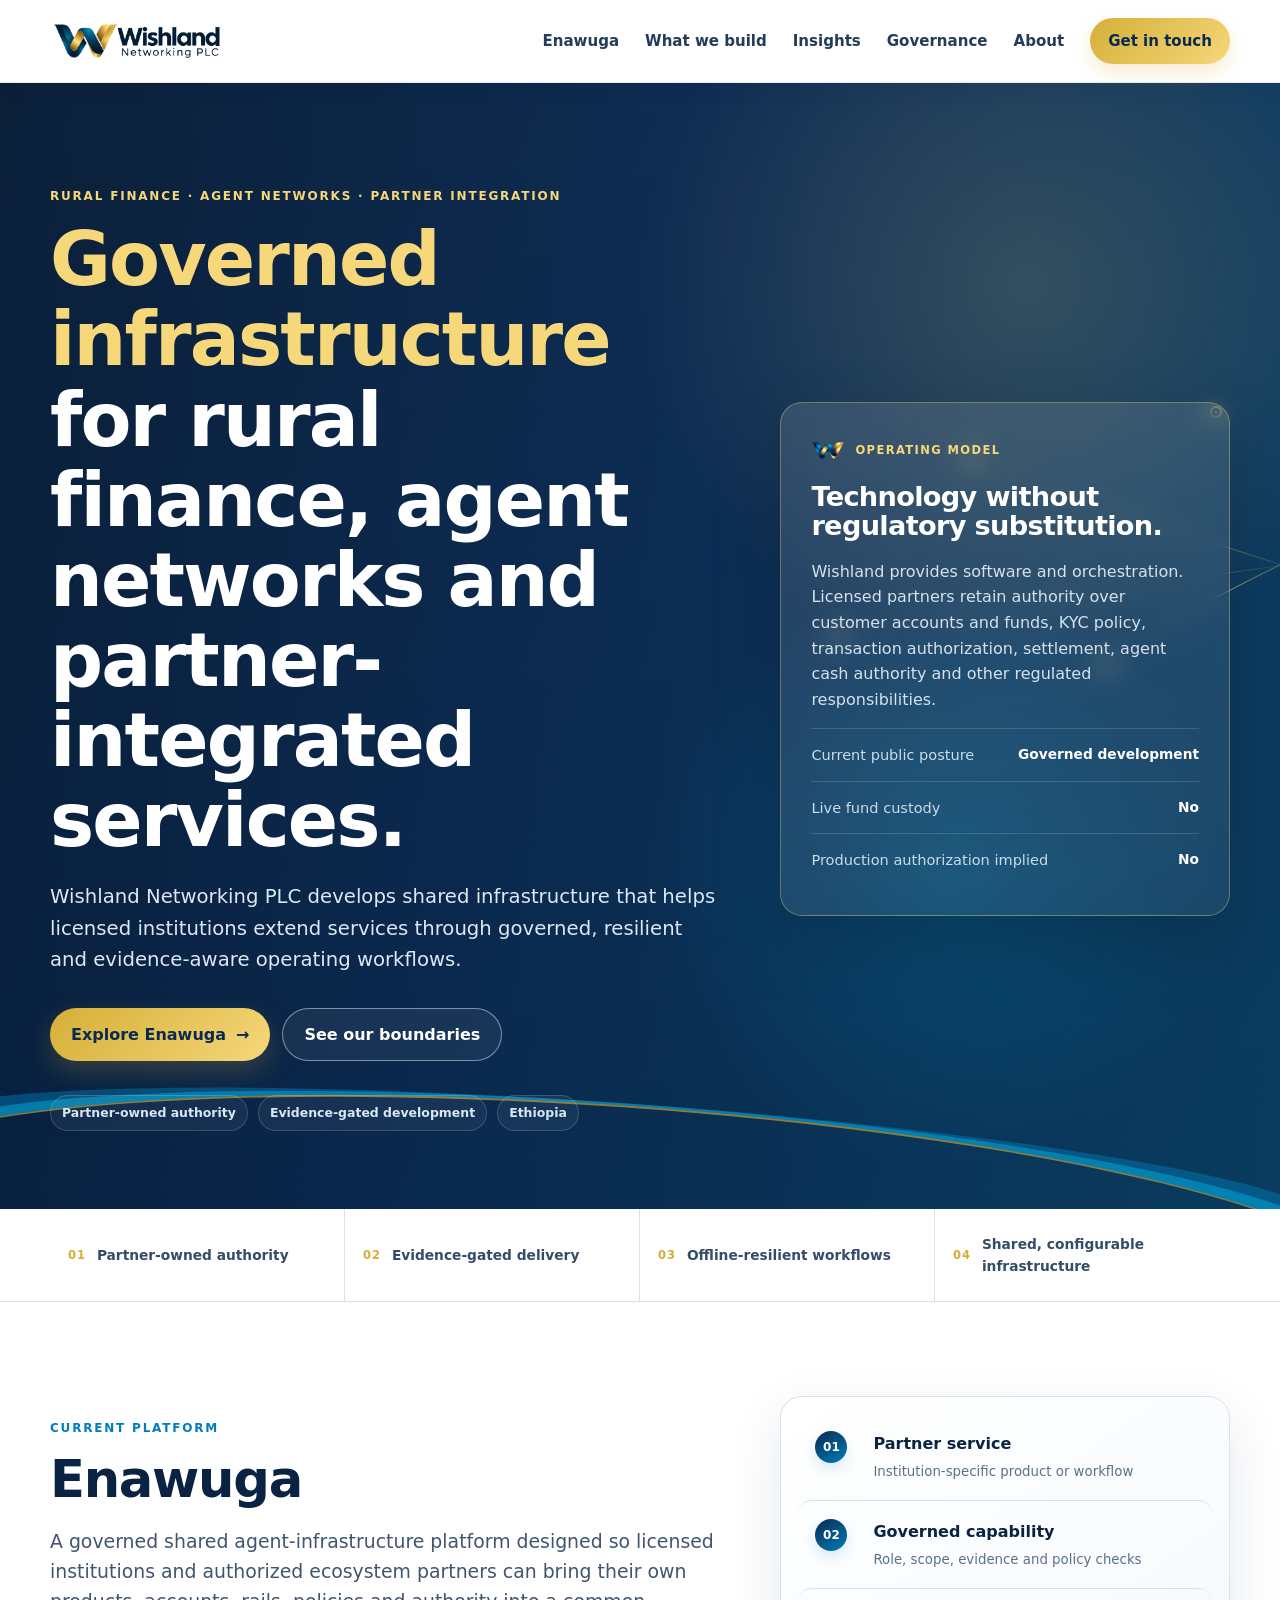
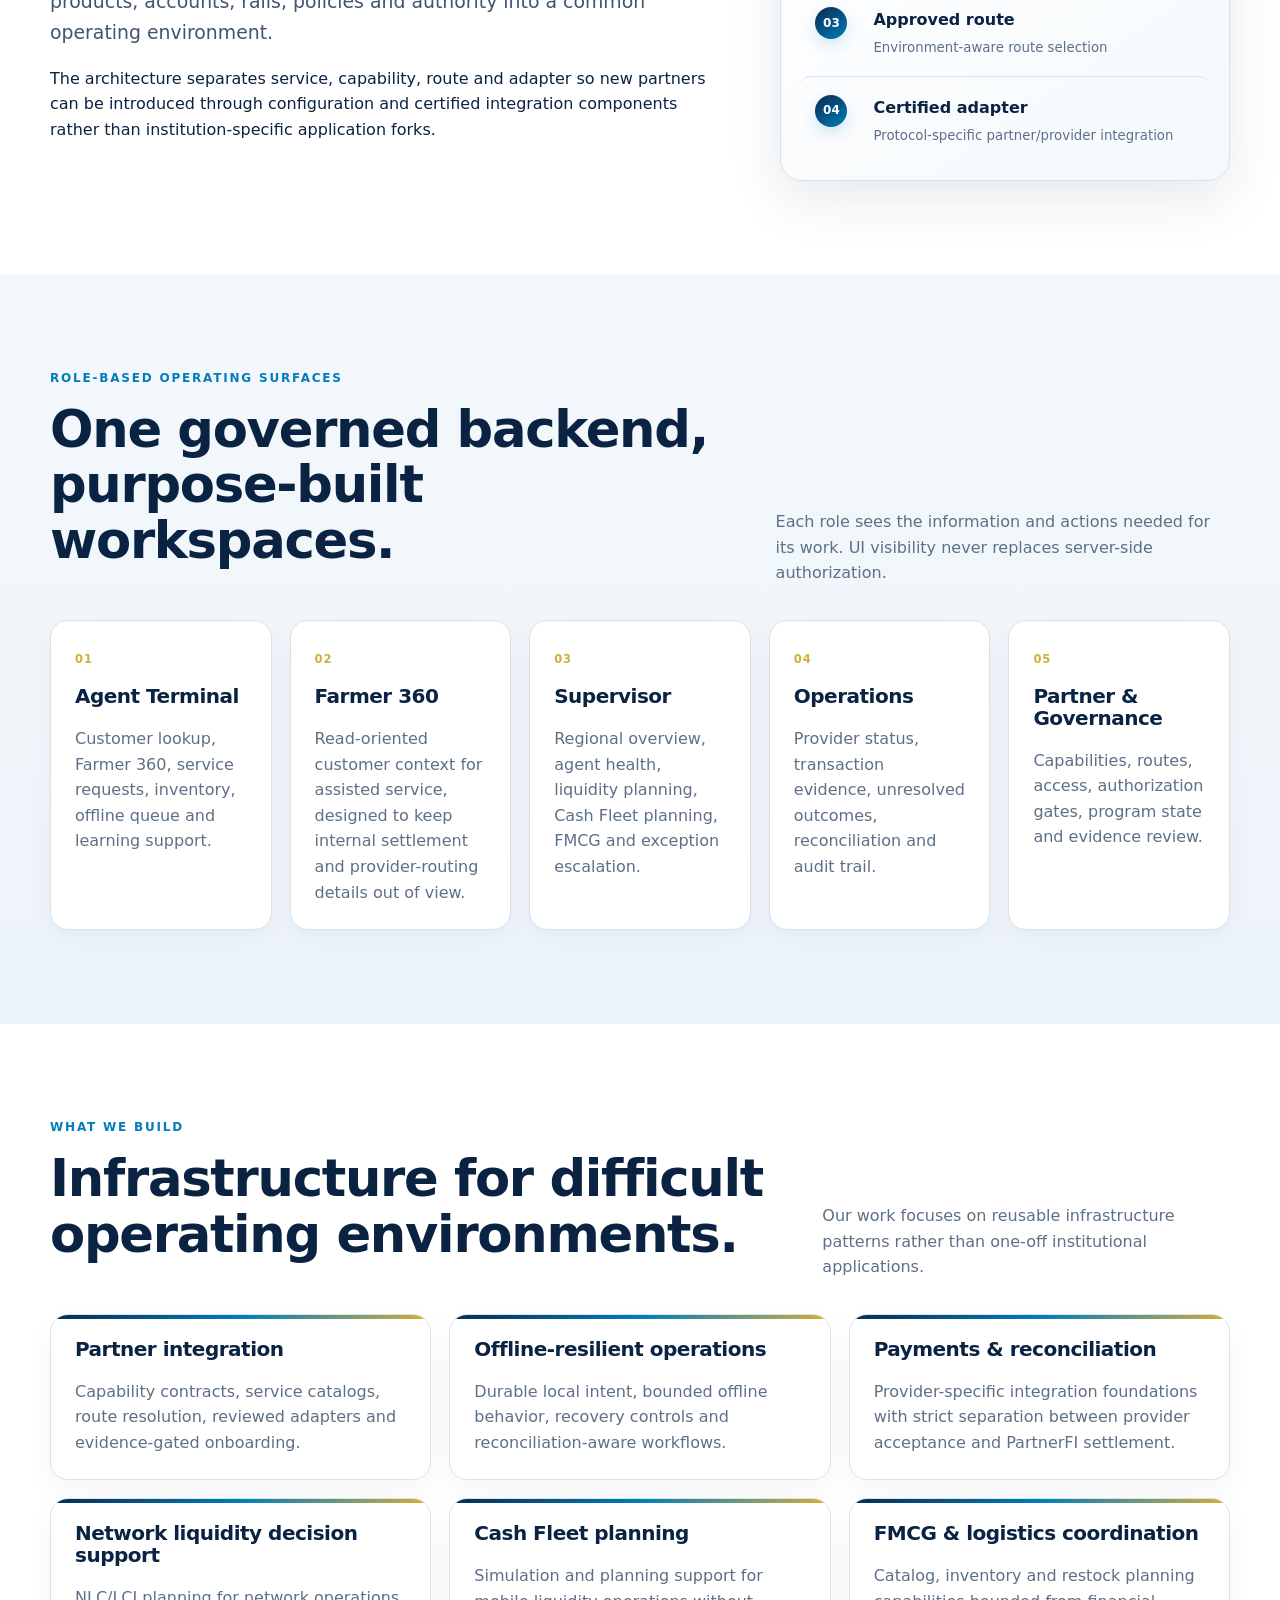
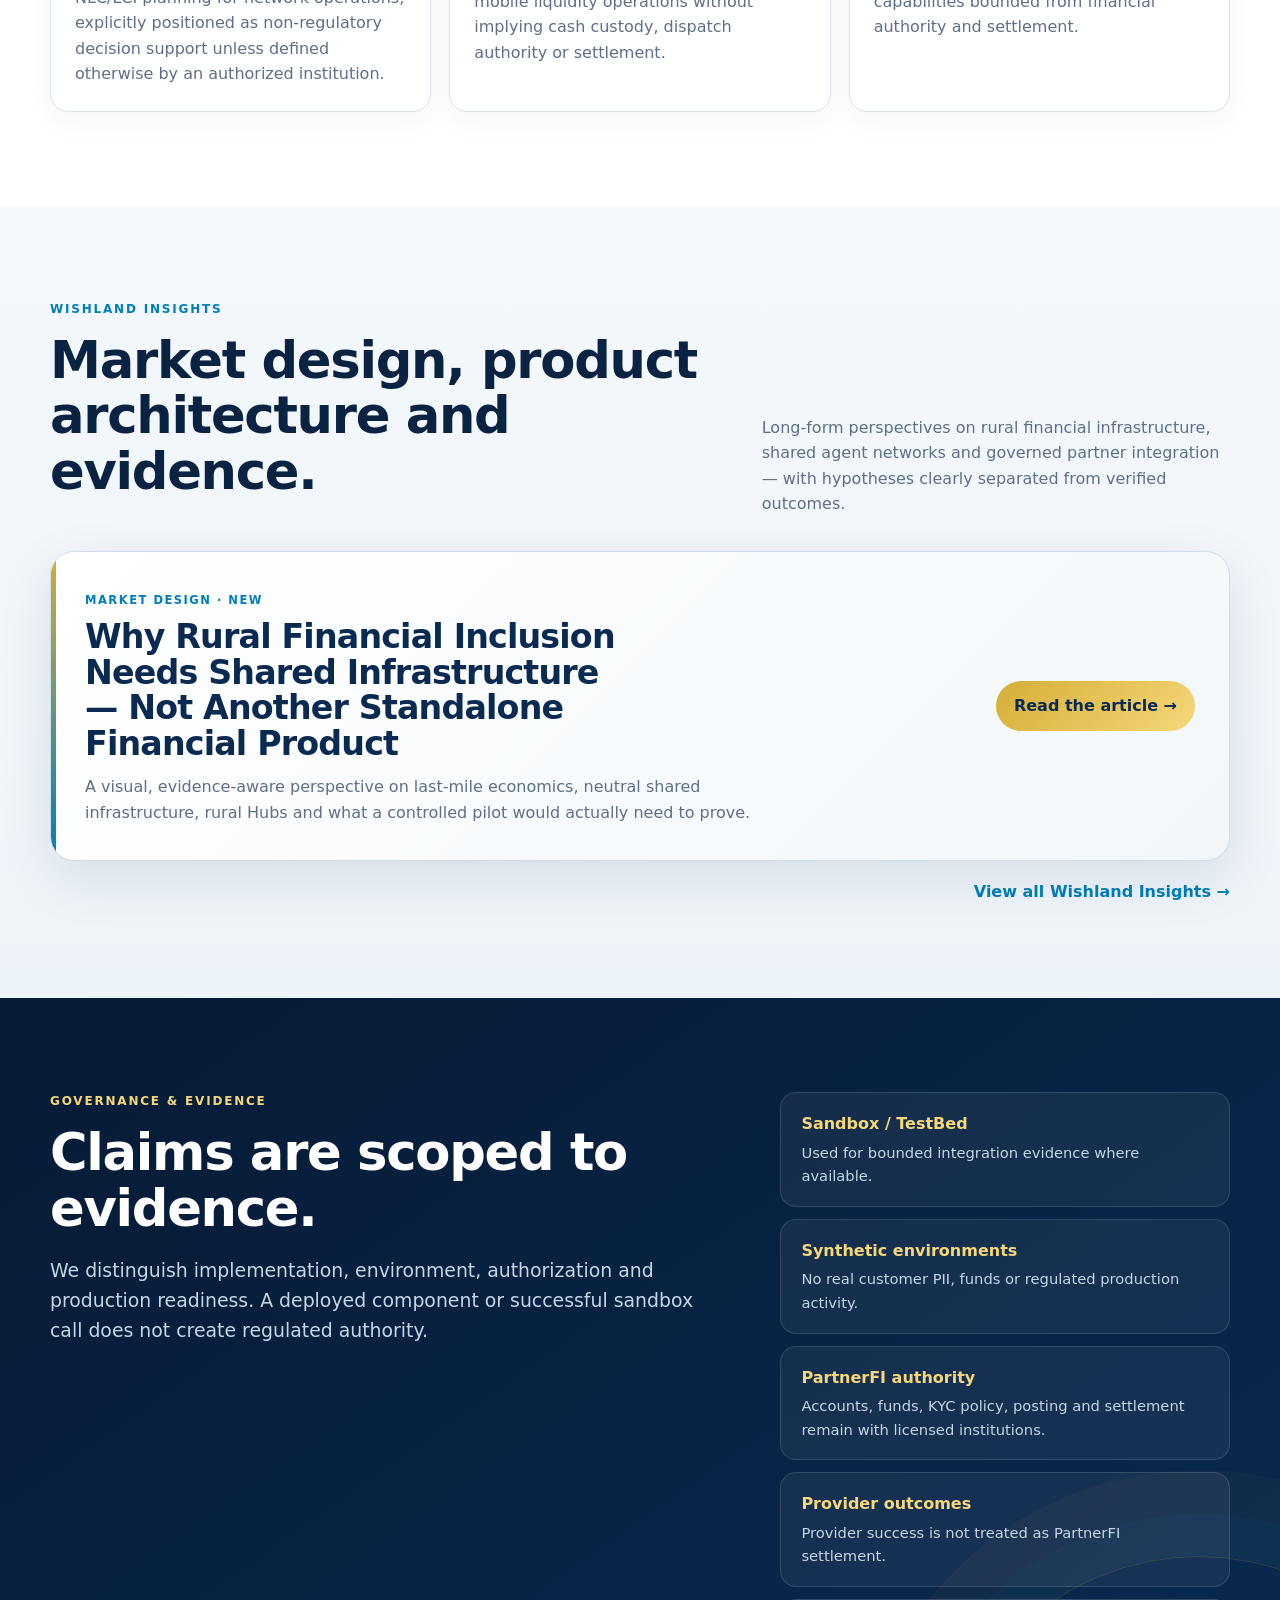
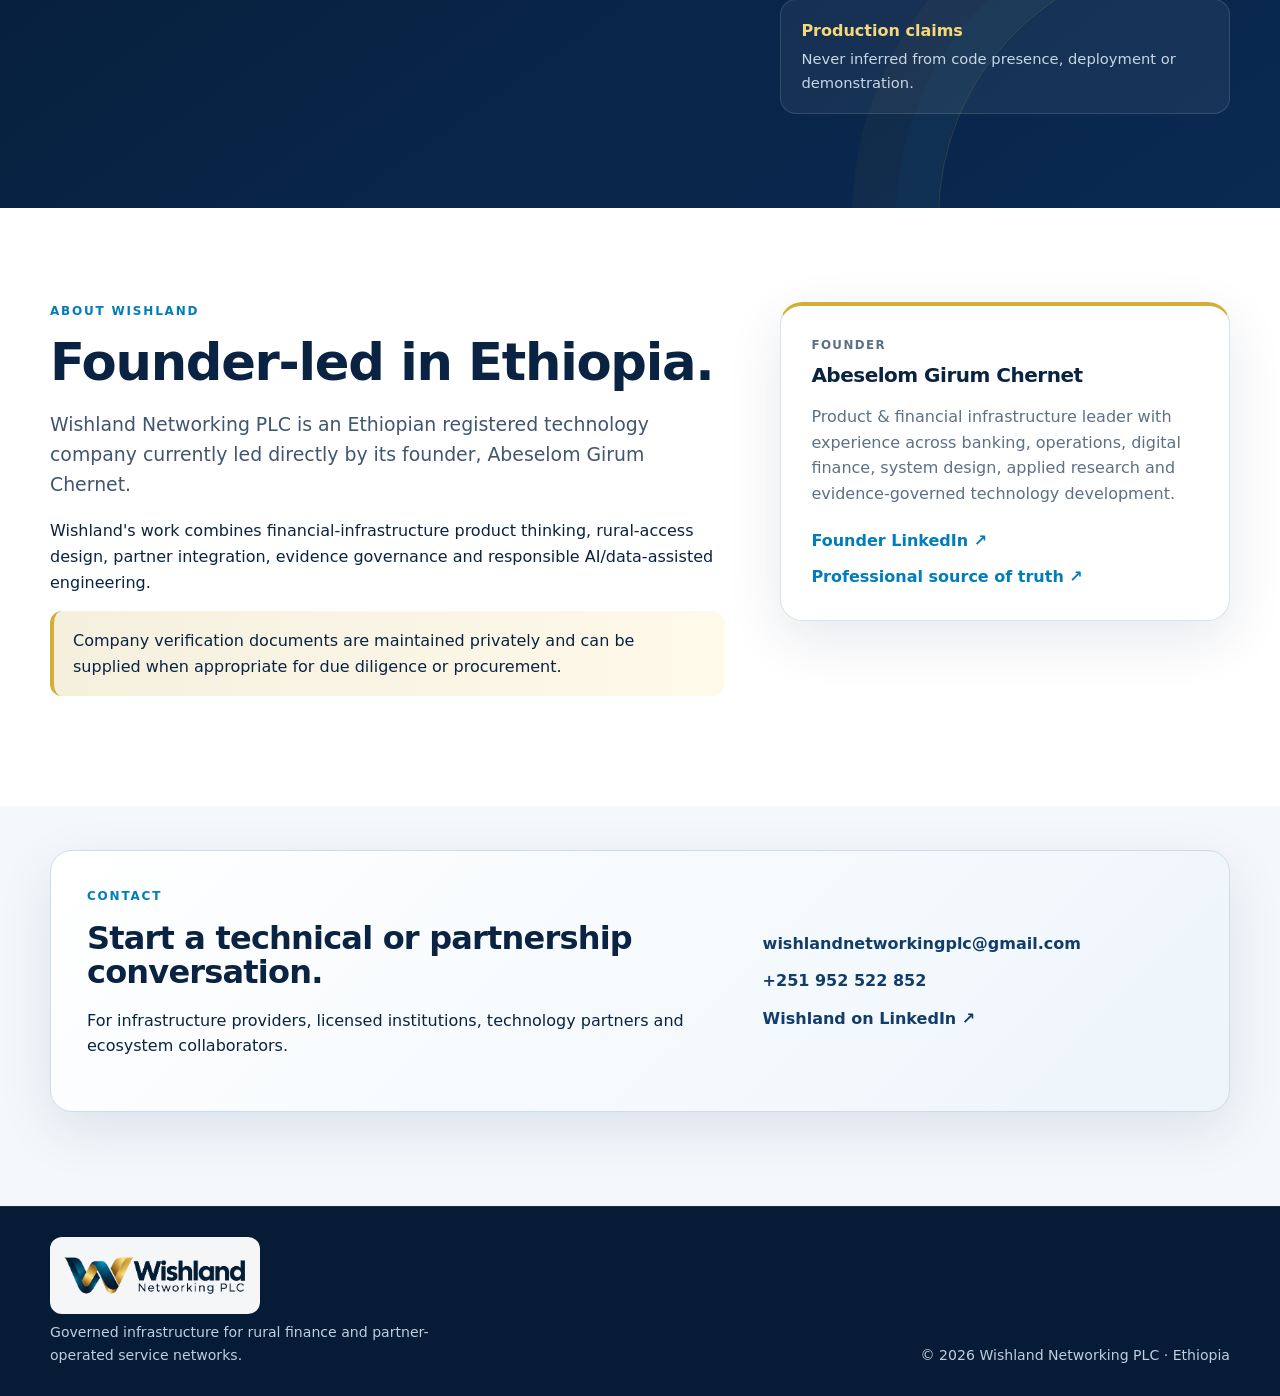
==== commit 10bdc158: "Publish Wishland Insights and shared-infrastructure article" ====
--- a/index.html
+++ b/index.html
@@ -25,6 +25,7 @@
       <nav id="site-nav" class="site-nav" aria-label="Primary navigation">
         <a href="#enawuga">Enawuga</a>
         <a href="#build">What we build</a>
+        <a href="./insights/">Insights</a>
         <a href="#governance">Governance</a>
         <a href="#about">About</a>
         <a class="nav-cta" href="#contact">Get in touch</a>
@@ -118,6 +119,24 @@
           <article class="card accent"><h3>Cash Fleet planning</h3><p>Simulation and planning support for mobile liquidity operations without implying cash custody, dispatch authority or settlement.</p></article>
           <article class="card accent"><h3>FMCG & logistics coordination</h3><p>Catalog, inventory and restock planning capabilities bounded from financial authority and settlement.</p></article>
         </div>
+      </div>
+    </section>
+
+    <section id="insights" class="section muted">
+      <div class="shell">
+        <div class="section-head">
+          <div><p class="eyebrow">Wishland Insights</p><h2>Market design, product architecture and evidence.</h2></div>
+          <p>Long-form perspectives on rural financial infrastructure, shared agent networks and governed partner integration — with hypotheses clearly separated from verified outcomes.</p>
+        </div>
+        <a class="insight-home-card" href="./insights/shared-rural-infrastructure.html">
+          <div>
+            <span class="insight-home-kicker">Market design · New</span>
+            <h3>Why Rural Financial Inclusion Needs Shared Infrastructure — Not Another Standalone Financial Product</h3>
+            <p>A visual, evidence-aware perspective on last-mile economics, neutral shared infrastructure, rural Hubs and what a controlled pilot would actually need to prove.</p>
+          </div>
+          <span class="insight-home-arrow">Read the article →</span>
+        </a>
+        <div class="insights-home-link"><a href="./insights/">View all Wishland Insights →</a></div>
       </div>
     </section>
 
--- a/styles.css
+++ b/styles.css
@@ -54,6 +54,7 @@
 .governance-grid{align-items:start;position:relative;z-index:2}.boundary-list{display:grid;gap:12px}.boundary-list>div{padding:18px 20px;border:1px solid rgba(255,255,255,.13);border-radius:16px;background:rgba(255,255,255,.055)}.boundary-list strong,.boundary-list span{display:block}.boundary-list strong{color:var(--gold-light)}.boundary-list span{margin-top:4px;color:#C7D6E3;font-size:.92rem}
 .about-grid{align-items:start}.verification{padding:17px 19px;background:linear-gradient(90deg,#F5F0DE,#FFF9EA);border-left:4px solid var(--gold);border-radius:12px}.founder-card{padding:30px;border-top:4px solid var(--gold)}.founder-card p{color:var(--muted)}.link-stack{display:grid;gap:10px;margin-top:22px}.link-stack a{font-weight:750;text-decoration:none;color:var(--teal)}
 .contact-section{padding-top:44px;background:#F4F8FC}.contact-card{padding:36px;display:grid;grid-template-columns:1.2fr .8fr;gap:30px;background:linear-gradient(135deg,#fff,#EDF5FB);border-color:#CCDCE9}.contact-card h2{font-size:2rem}.contact-links{display:grid;align-content:center;gap:12px}.contact-links a{font-weight:760;text-decoration:none;color:var(--navy-soft);overflow-wrap:anywhere}.contact-links a:hover{color:var(--teal)}
+.insight-home-card{display:grid;grid-template-columns:1fr auto;gap:34px;align-items:center;padding:34px;border:1px solid #CCDCE9;border-radius:24px;background:linear-gradient(135deg,#fff,#F1F7FB);box-shadow:var(--shadow);text-decoration:none;transition:.2s ease;position:relative;overflow:hidden}.insight-home-card:before{content:"";position:absolute;left:0;top:0;bottom:0;width:5px;background:linear-gradient(var(--gold),var(--teal))}.insight-home-card:hover{transform:translateY(-2px);border-color:#B9CFDE}.insight-home-card h3{font-size:clamp(1.5rem,2.6vw,2.2rem);max-width:24ch;margin:7px 0 12px;color:var(--navy)}.insight-home-card p{margin:0;color:var(--muted);max-width:70ch}.insight-home-kicker{font-size:.72rem;font-weight:850;text-transform:uppercase;letter-spacing:.13em;color:var(--teal)}.insight-home-arrow{white-space:nowrap;font-weight:850;color:var(--navy);padding:12px 18px;border-radius:999px;background:linear-gradient(135deg,var(--gold),var(--gold-light))}.insights-home-link{margin-top:18px;text-align:right}.insights-home-link a{text-decoration:none;font-weight:800;color:var(--teal)}
 .site-footer{padding:30px 0;border-top:1px solid rgba(255,255,255,.08);background:var(--navy-deep);color:#fff}.footer-grid{display:flex;justify-content:space-between;gap:30px;align-items:end}.footer-brand img{width:210px;background:rgba(255,255,255,.96);padding:7px 10px;border-radius:12px}.footer-grid p{margin:7px 0 0;color:#BFCFDD;font-size:.88rem;max-width:48ch}
 @media (max-width:980px){.cards.five{grid-template-columns:repeat(2,1fr)}.cards.three{grid-template-columns:repeat(2,1fr)}.hero-grid,.split,.about-grid{grid-template-columns:1fr}.truth-card{max-width:720px}.section-head{align-items:start;flex-direction:column}.trust-grid{grid-template-columns:repeat(2,1fr)}.trust-grid span:nth-child(2){border-right:0}.trust-grid span:nth-child(-n+2){border-bottom:1px solid var(--line)}.network-art{width:78%;right:-26%;opacity:.38}}
-@media (max-width:720px){.shell{width:min(100% - 28px,1180px)}.nav-wrap{min-height:72px}.brand{min-width:0}.brand img{width:188px}.menu-toggle{display:block}.site-nav{display:none;position:absolute;left:14px;right:14px;top:68px;background:#fff;border:1px solid var(--line);border-radius:18px;padding:14px;box-shadow:var(--shadow);flex-direction:column;align-items:stretch;gap:4px}.site-nav.open{display:flex}.site-nav a{padding:10px 12px}.nav-cta{text-align:center;margin-top:4px}.hero{padding:72px 0 58px}.hero:after{bottom:-210px}.network-art{display:none}.section{padding:72px 0}.cards.five,.cards.three,.contact-card{grid-template-columns:1fr}.trust-grid{grid-template-columns:1fr}.trust-grid span{border-right:0;border-bottom:1px solid var(--line)}.trust-grid span:last-child{border-bottom:0}.footer-grid{align-items:start;flex-direction:column}h1{font-size:clamp(2.2rem,10vw,3.5rem);max-width:100%;line-height:1.03}.hero-tags{margin-top:26px}}
+@media (max-width:720px){.shell{width:min(100% - 28px,1180px)}.nav-wrap{min-height:72px}.brand{min-width:0}.brand img{width:188px}.menu-toggle{display:block}.site-nav{display:none;position:absolute;left:14px;right:14px;top:68px;background:#fff;border:1px solid var(--line);border-radius:18px;padding:14px;box-shadow:var(--shadow);flex-direction:column;align-items:stretch;gap:4px}.site-nav.open{display:flex}.site-nav a{padding:10px 12px}.nav-cta{text-align:center;margin-top:4px}.hero{padding:72px 0 58px}.hero:after{bottom:-210px}.network-art{display:none}.section{padding:72px 0}.cards.five,.cards.three,.contact-card,.insight-home-card{grid-template-columns:1fr}.insight-home-arrow{justify-self:start}.trust-grid{grid-template-columns:1fr}.trust-grid span{border-right:0;border-bottom:1px solid var(--line)}.trust-grid span:last-child{border-bottom:0}.footer-grid{align-items:start;flex-direction:column}h1{font-size:clamp(2.2rem,10vw,3.5rem);max-width:100%;line-height:1.03}.hero-tags{margin-top:26px}}
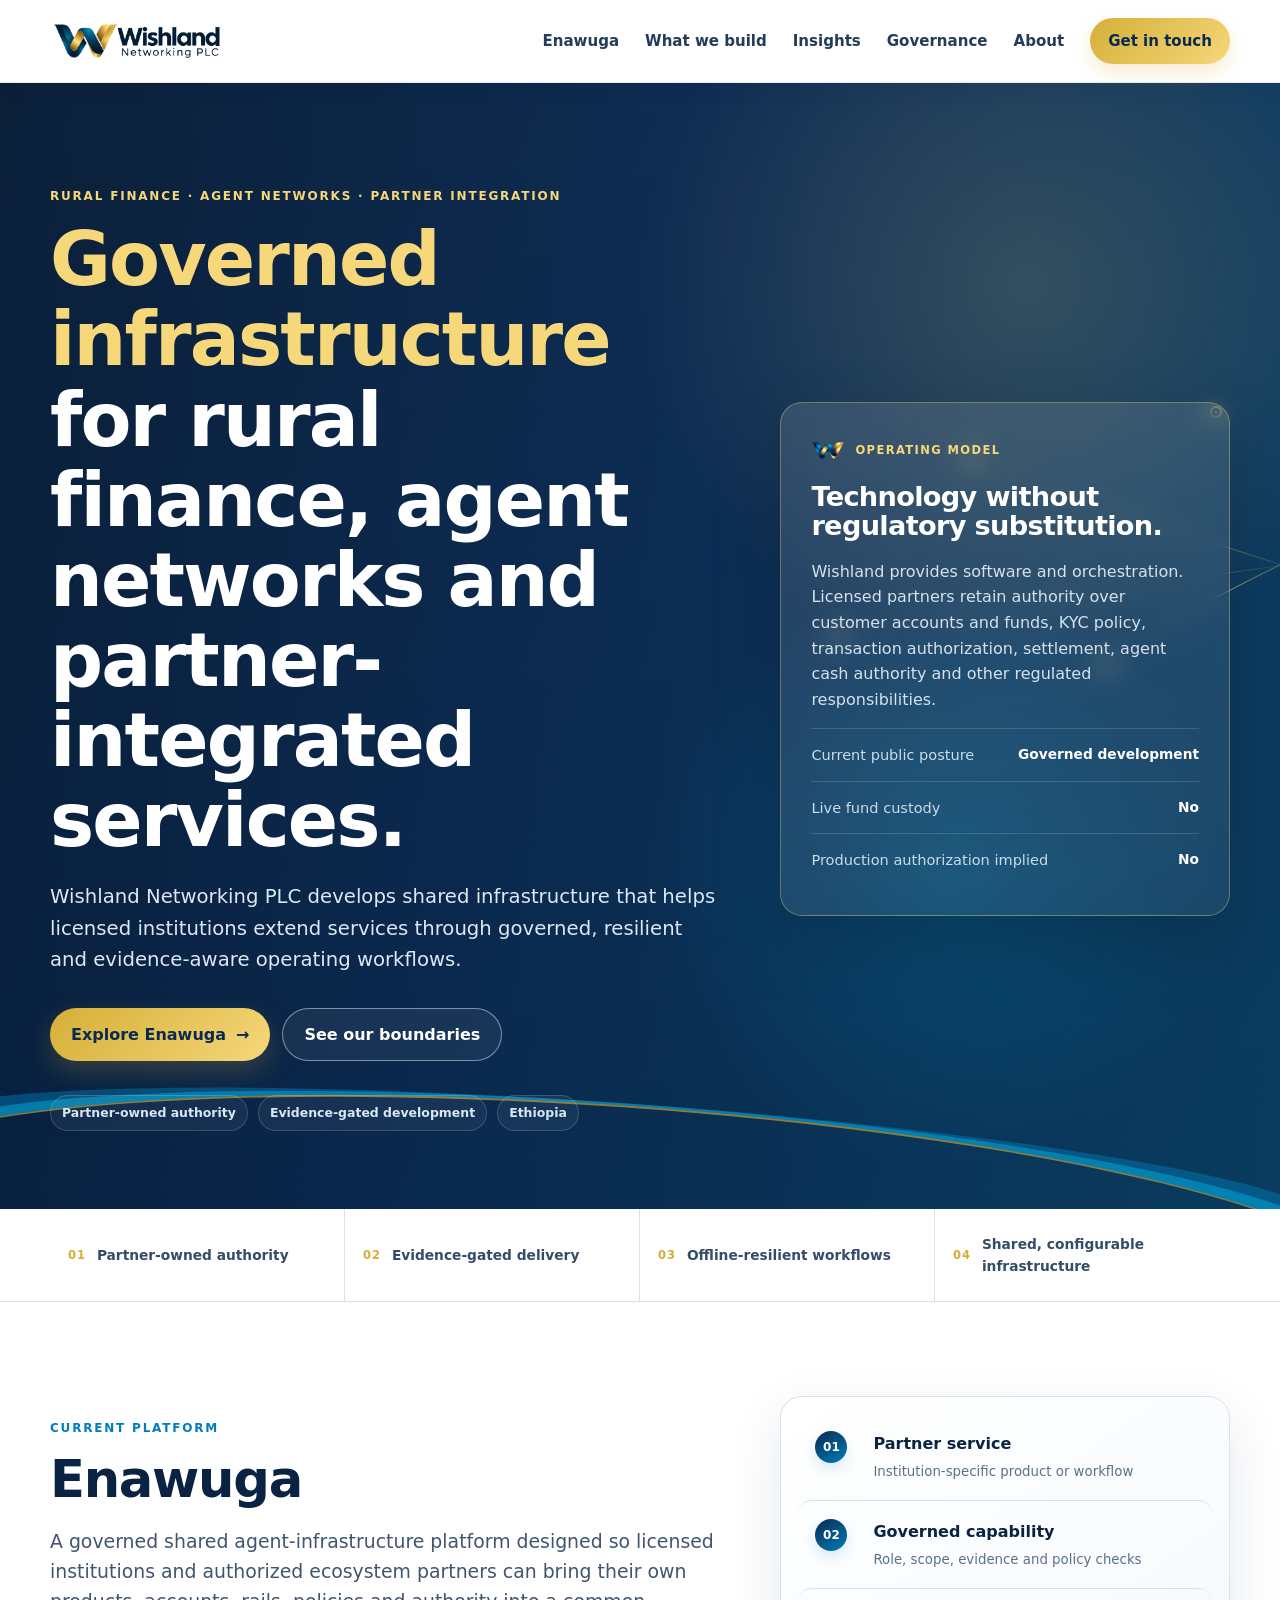
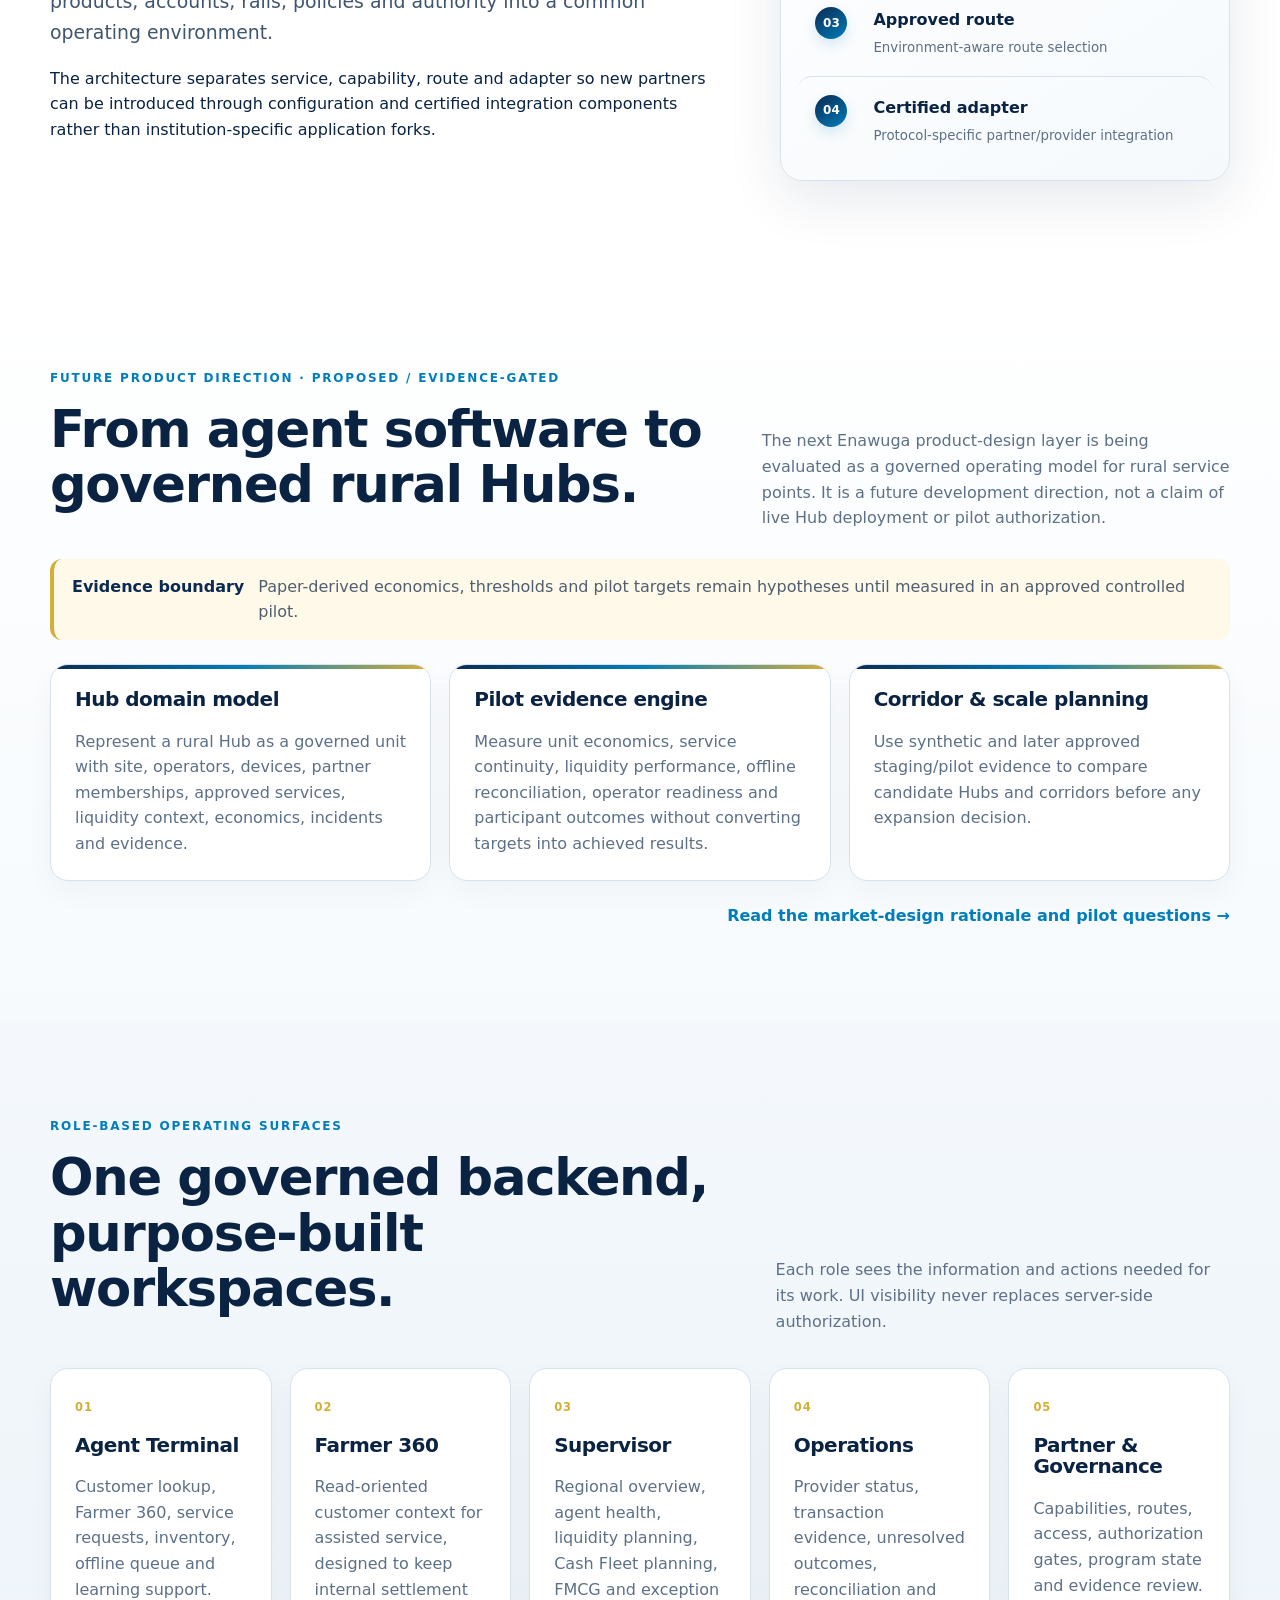
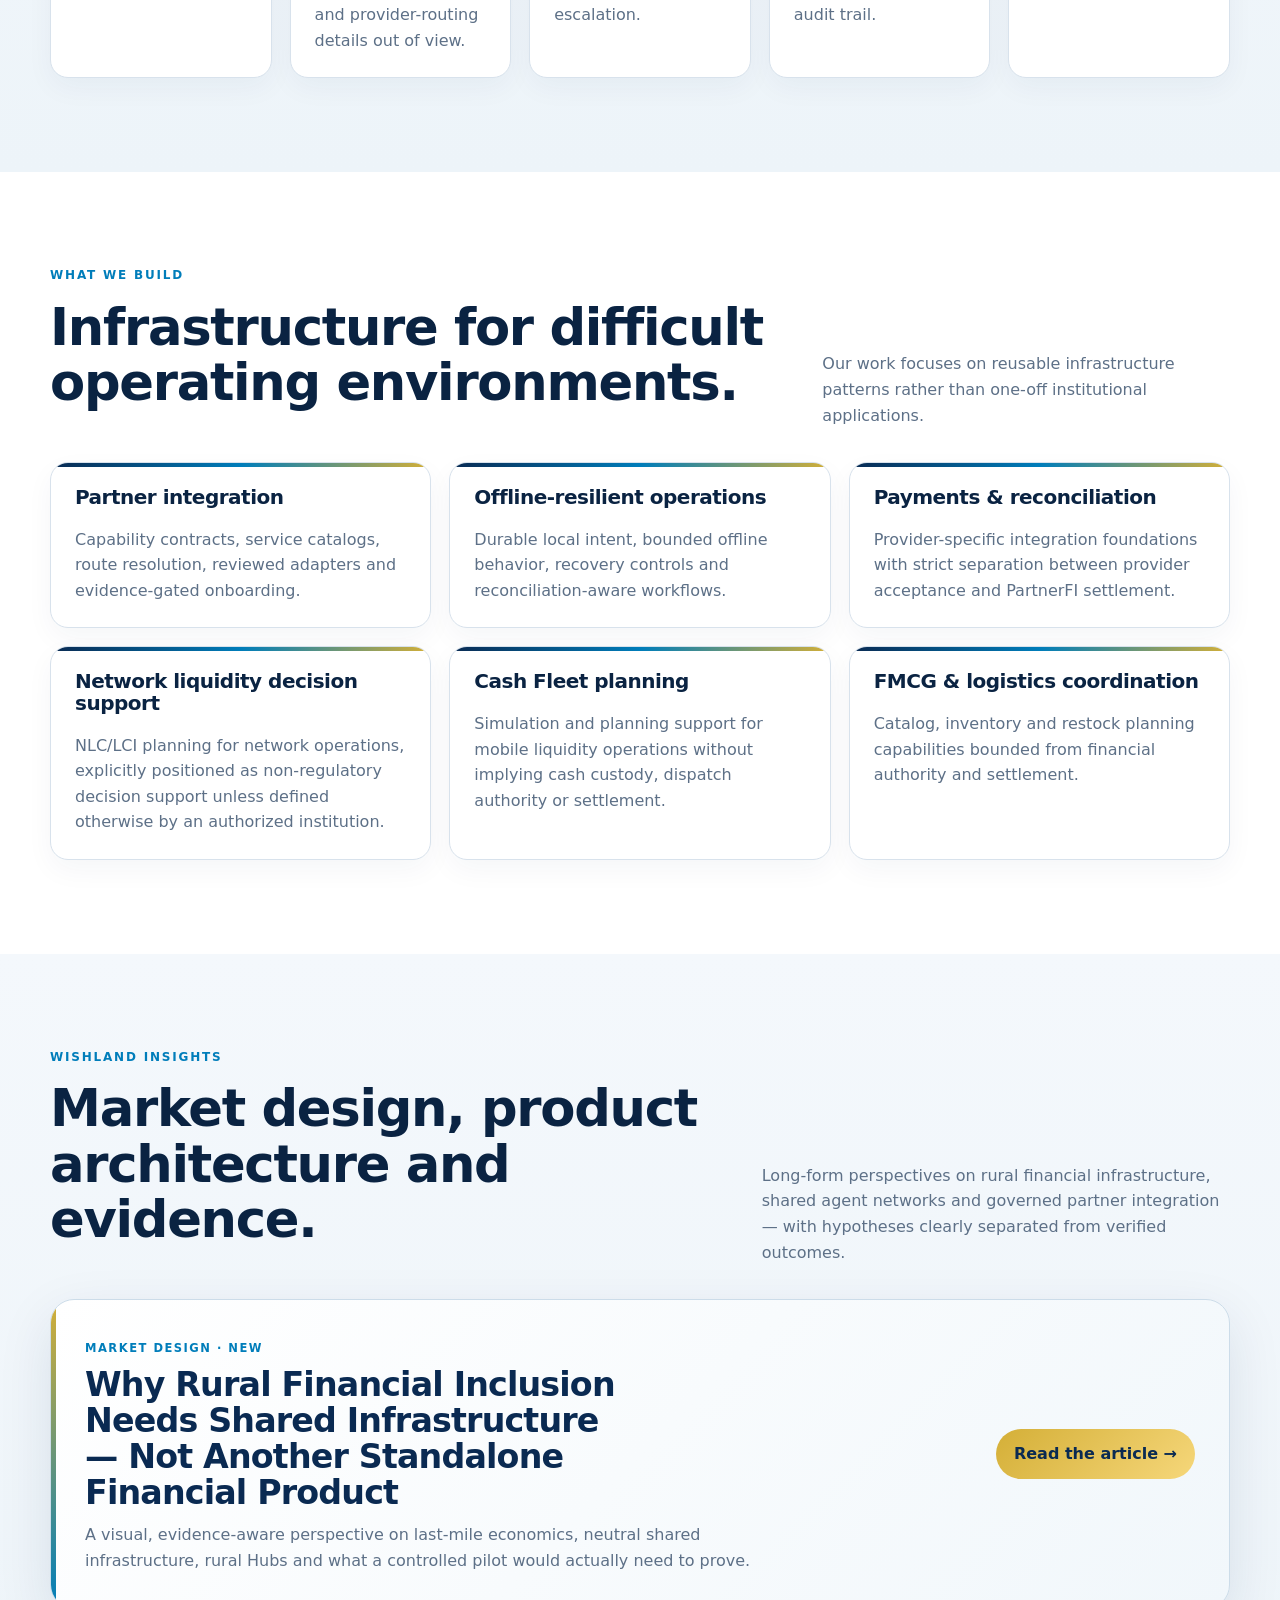
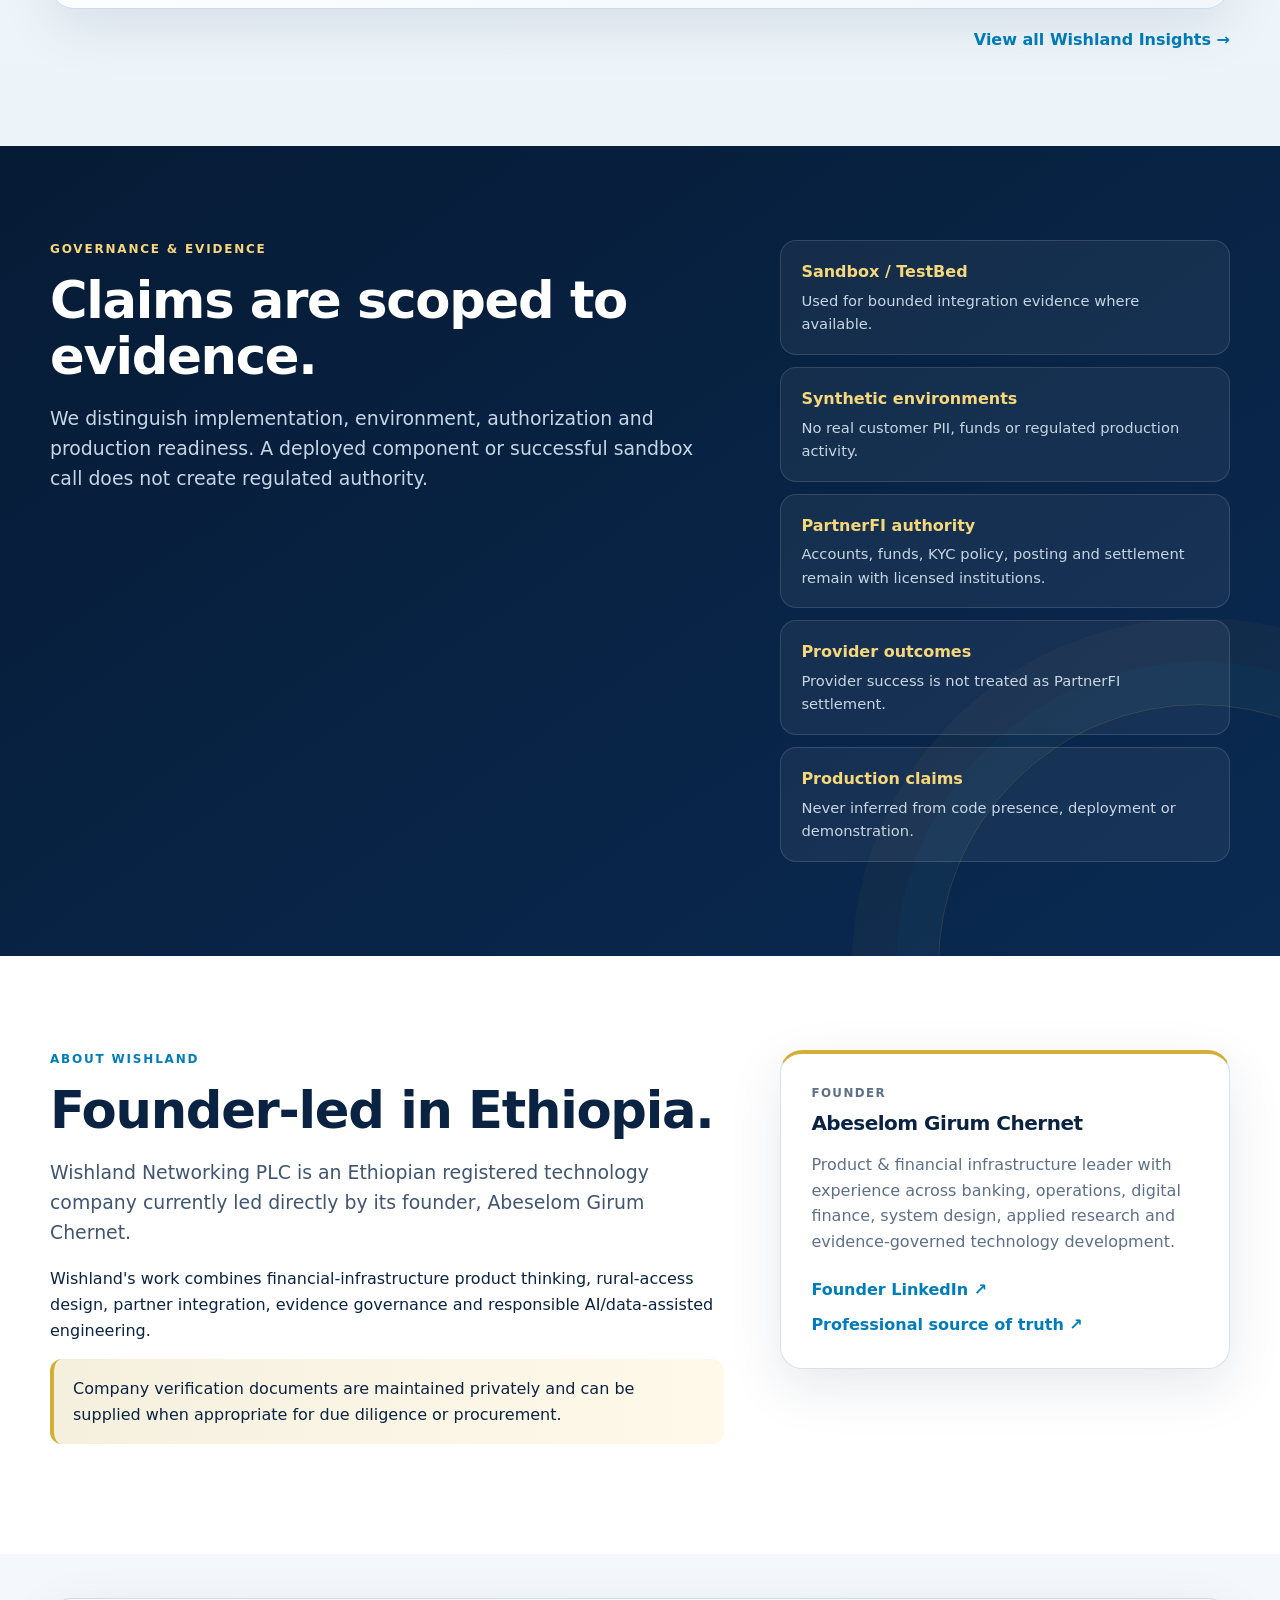
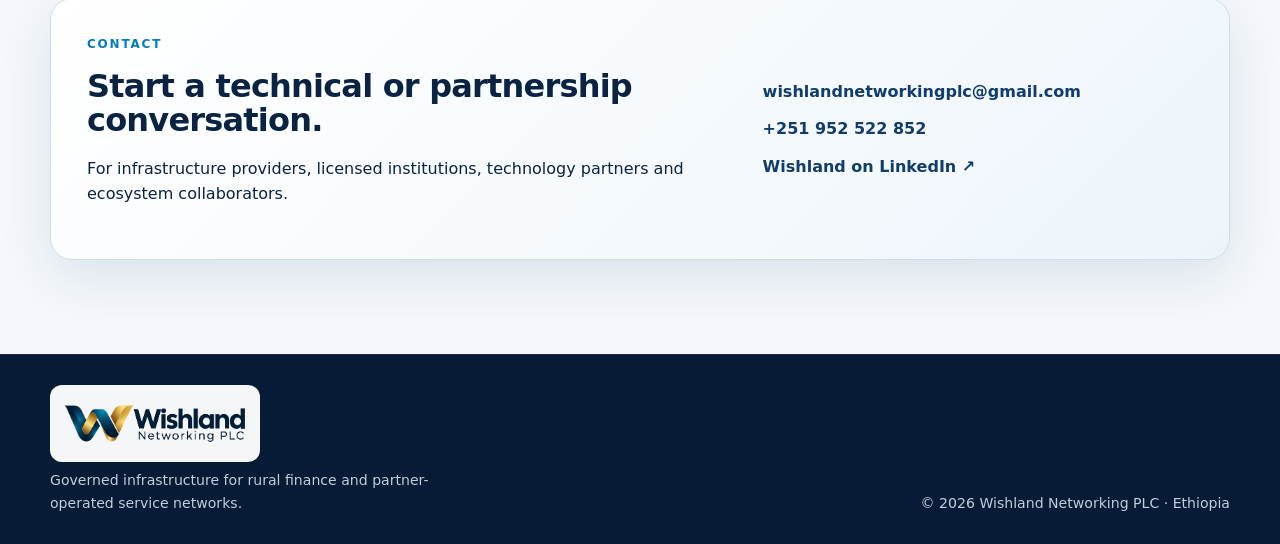
==== commit 87475415: "Align public site with evidence-gated Hub roadmap" ====
--- a/index.html
+++ b/index.html
@@ -89,6 +89,22 @@
       </div>
     </section>
 
+    <section class="section future-direction">
+      <div class="shell">
+        <div class="section-head">
+          <div><p class="eyebrow">Future product direction · Proposed / evidence-gated</p><h2>From agent software to governed rural Hubs.</h2></div>
+          <p>The next Enawuga product-design layer is being evaluated as a governed operating model for rural service points. It is a future development direction, not a claim of live Hub deployment or pilot authorization.</p>
+        </div>
+        <div class="future-boundary"><strong>Evidence boundary</strong><span>Paper-derived economics, thresholds and pilot targets remain hypotheses until measured in an approved controlled pilot.</span></div>
+        <div class="cards three future-cards">
+          <article class="card accent"><h3>Hub domain model</h3><p>Represent a rural Hub as a governed unit with site, operators, devices, partner memberships, approved services, liquidity context, economics, incidents and evidence.</p></article>
+          <article class="card accent"><h3>Pilot evidence engine</h3><p>Measure unit economics, service continuity, liquidity performance, offline reconciliation, operator readiness and participant outcomes without converting targets into achieved results.</p></article>
+          <article class="card accent"><h3>Corridor & scale planning</h3><p>Use synthetic and later approved staging/pilot evidence to compare candidate Hubs and corridors before any expansion decision.</p></article>
+        </div>
+        <p class="future-link"><a href="./insights/shared-rural-infrastructure.html">Read the market-design rationale and pilot questions →</a></p>
+      </div>
+    </section>
+
     <section class="section muted">
       <div class="shell">
         <div class="section-head">
--- a/styles.css
+++ b/styles.css
@@ -51,10 +51,11 @@
 .section-head{display:flex;align-items:end;justify-content:space-between;gap:40px;margin-bottom:34px}.section-head>p{max-width:46ch;color:var(--muted);margin:0}
 .flow-card{padding:16px;background:linear-gradient(145deg,#fff,#F5F9FC)}.flow-card>div{display:grid;grid-template-columns:44px 1fr;gap:4px 14px;padding:18px;border-radius:15px}.flow-card>div+div{border-top:1px solid var(--line)}.flow-card span{grid-row:1/3;width:32px;height:32px;display:grid;place-items:center;border-radius:50%;background:linear-gradient(145deg,var(--navy),var(--teal));font-size:.75rem;font-weight:850;color:#fff;box-shadow:0 6px 14px rgba(0,125,186,.16)}.flow-card small{color:var(--muted)}
 .cards{display:grid;gap:18px}.cards.five{grid-template-columns:repeat(5,1fr)}.cards.three{grid-template-columns:repeat(3,1fr)}.card{position:relative;background:#fff;border:1px solid var(--line);border-radius:18px;padding:24px;box-shadow:0 10px 28px rgba(10,42,82,.045);transition:.2s ease}.card:hover{transform:translateY(-3px);box-shadow:0 18px 38px rgba(10,42,82,.08);border-color:#C5D7E5}.card p{color:var(--muted);margin-bottom:0}.card-no{display:inline-flex;margin-bottom:18px;color:var(--gold);font-size:.72rem;font-weight:850;letter-spacing:.08em}.card.accent{overflow:hidden}.card.accent:before{content:"";position:absolute;top:0;left:0;right:0;height:4px;background:linear-gradient(90deg,var(--navy),var(--teal),var(--gold))}
+.future-direction{background:linear-gradient(180deg,#fff,#F6FAFD)}.future-boundary{display:flex;gap:14px;align-items:flex-start;margin:-6px 0 24px;padding:15px 18px;border-left:4px solid var(--gold);border-radius:12px;background:#FFF9E9;color:#4F5F70}.future-boundary strong{color:var(--navy);white-space:nowrap}.future-cards{margin-top:4px}.future-link{margin:22px 0 0;text-align:right}.future-link a{text-decoration:none;font-weight:800;color:var(--teal)}
 .governance-grid{align-items:start;position:relative;z-index:2}.boundary-list{display:grid;gap:12px}.boundary-list>div{padding:18px 20px;border:1px solid rgba(255,255,255,.13);border-radius:16px;background:rgba(255,255,255,.055)}.boundary-list strong,.boundary-list span{display:block}.boundary-list strong{color:var(--gold-light)}.boundary-list span{margin-top:4px;color:#C7D6E3;font-size:.92rem}
 .about-grid{align-items:start}.verification{padding:17px 19px;background:linear-gradient(90deg,#F5F0DE,#FFF9EA);border-left:4px solid var(--gold);border-radius:12px}.founder-card{padding:30px;border-top:4px solid var(--gold)}.founder-card p{color:var(--muted)}.link-stack{display:grid;gap:10px;margin-top:22px}.link-stack a{font-weight:750;text-decoration:none;color:var(--teal)}
 .contact-section{padding-top:44px;background:#F4F8FC}.contact-card{padding:36px;display:grid;grid-template-columns:1.2fr .8fr;gap:30px;background:linear-gradient(135deg,#fff,#EDF5FB);border-color:#CCDCE9}.contact-card h2{font-size:2rem}.contact-links{display:grid;align-content:center;gap:12px}.contact-links a{font-weight:760;text-decoration:none;color:var(--navy-soft);overflow-wrap:anywhere}.contact-links a:hover{color:var(--teal)}
 .insight-home-card{display:grid;grid-template-columns:1fr auto;gap:34px;align-items:center;padding:34px;border:1px solid #CCDCE9;border-radius:24px;background:linear-gradient(135deg,#fff,#F1F7FB);box-shadow:var(--shadow);text-decoration:none;transition:.2s ease;position:relative;overflow:hidden}.insight-home-card:before{content:"";position:absolute;left:0;top:0;bottom:0;width:5px;background:linear-gradient(var(--gold),var(--teal))}.insight-home-card:hover{transform:translateY(-2px);border-color:#B9CFDE}.insight-home-card h3{font-size:clamp(1.5rem,2.6vw,2.2rem);max-width:24ch;margin:7px 0 12px;color:var(--navy)}.insight-home-card p{margin:0;color:var(--muted);max-width:70ch}.insight-home-kicker{font-size:.72rem;font-weight:850;text-transform:uppercase;letter-spacing:.13em;color:var(--teal)}.insight-home-arrow{white-space:nowrap;font-weight:850;color:var(--navy);padding:12px 18px;border-radius:999px;background:linear-gradient(135deg,var(--gold),var(--gold-light))}.insights-home-link{margin-top:18px;text-align:right}.insights-home-link a{text-decoration:none;font-weight:800;color:var(--teal)}
 .site-footer{padding:30px 0;border-top:1px solid rgba(255,255,255,.08);background:var(--navy-deep);color:#fff}.footer-grid{display:flex;justify-content:space-between;gap:30px;align-items:end}.footer-brand img{width:210px;background:rgba(255,255,255,.96);padding:7px 10px;border-radius:12px}.footer-grid p{margin:7px 0 0;color:#BFCFDD;font-size:.88rem;max-width:48ch}
 @media (max-width:980px){.cards.five{grid-template-columns:repeat(2,1fr)}.cards.three{grid-template-columns:repeat(2,1fr)}.hero-grid,.split,.about-grid{grid-template-columns:1fr}.truth-card{max-width:720px}.section-head{align-items:start;flex-direction:column}.trust-grid{grid-template-columns:repeat(2,1fr)}.trust-grid span:nth-child(2){border-right:0}.trust-grid span:nth-child(-n+2){border-bottom:1px solid var(--line)}.network-art{width:78%;right:-26%;opacity:.38}}
-@media (max-width:720px){.shell{width:min(100% - 28px,1180px)}.nav-wrap{min-height:72px}.brand{min-width:0}.brand img{width:188px}.menu-toggle{display:block}.site-nav{display:none;position:absolute;left:14px;right:14px;top:68px;background:#fff;border:1px solid var(--line);border-radius:18px;padding:14px;box-shadow:var(--shadow);flex-direction:column;align-items:stretch;gap:4px}.site-nav.open{display:flex}.site-nav a{padding:10px 12px}.nav-cta{text-align:center;margin-top:4px}.hero{padding:72px 0 58px}.hero:after{bottom:-210px}.network-art{display:none}.section{padding:72px 0}.cards.five,.cards.three,.contact-card,.insight-home-card{grid-template-columns:1fr}.insight-home-arrow{justify-self:start}.trust-grid{grid-template-columns:1fr}.trust-grid span{border-right:0;border-bottom:1px solid var(--line)}.trust-grid span:last-child{border-bottom:0}.footer-grid{align-items:start;flex-direction:column}h1{font-size:clamp(2.2rem,10vw,3.5rem);max-width:100%;line-height:1.03}.hero-tags{margin-top:26px}}
+@media (max-width:720px){.shell{width:min(100% - 28px,1180px)}.future-boundary{flex-direction:column;gap:4px}.future-boundary strong{white-space:normal}.nav-wrap{min-height:72px}.brand{min-width:0}.brand img{width:188px}.menu-toggle{display:block}.site-nav{display:none;position:absolute;left:14px;right:14px;top:68px;background:#fff;border:1px solid var(--line);border-radius:18px;padding:14px;box-shadow:var(--shadow);flex-direction:column;align-items:stretch;gap:4px}.site-nav.open{display:flex}.site-nav a{padding:10px 12px}.nav-cta{text-align:center;margin-top:4px}.hero{padding:72px 0 58px}.hero:after{bottom:-210px}.network-art{display:none}.section{padding:72px 0}.cards.five,.cards.three,.contact-card,.insight-home-card{grid-template-columns:1fr}.insight-home-arrow{justify-self:start}.trust-grid{grid-template-columns:1fr}.trust-grid span{border-right:0;border-bottom:1px solid var(--line)}.trust-grid span:last-child{border-bottom:0}.footer-grid{align-items:start;flex-direction:column}h1{font-size:clamp(2.2rem,10vw,3.5rem);max-width:100%;line-height:1.03}.hero-tags{margin-top:26px}}
